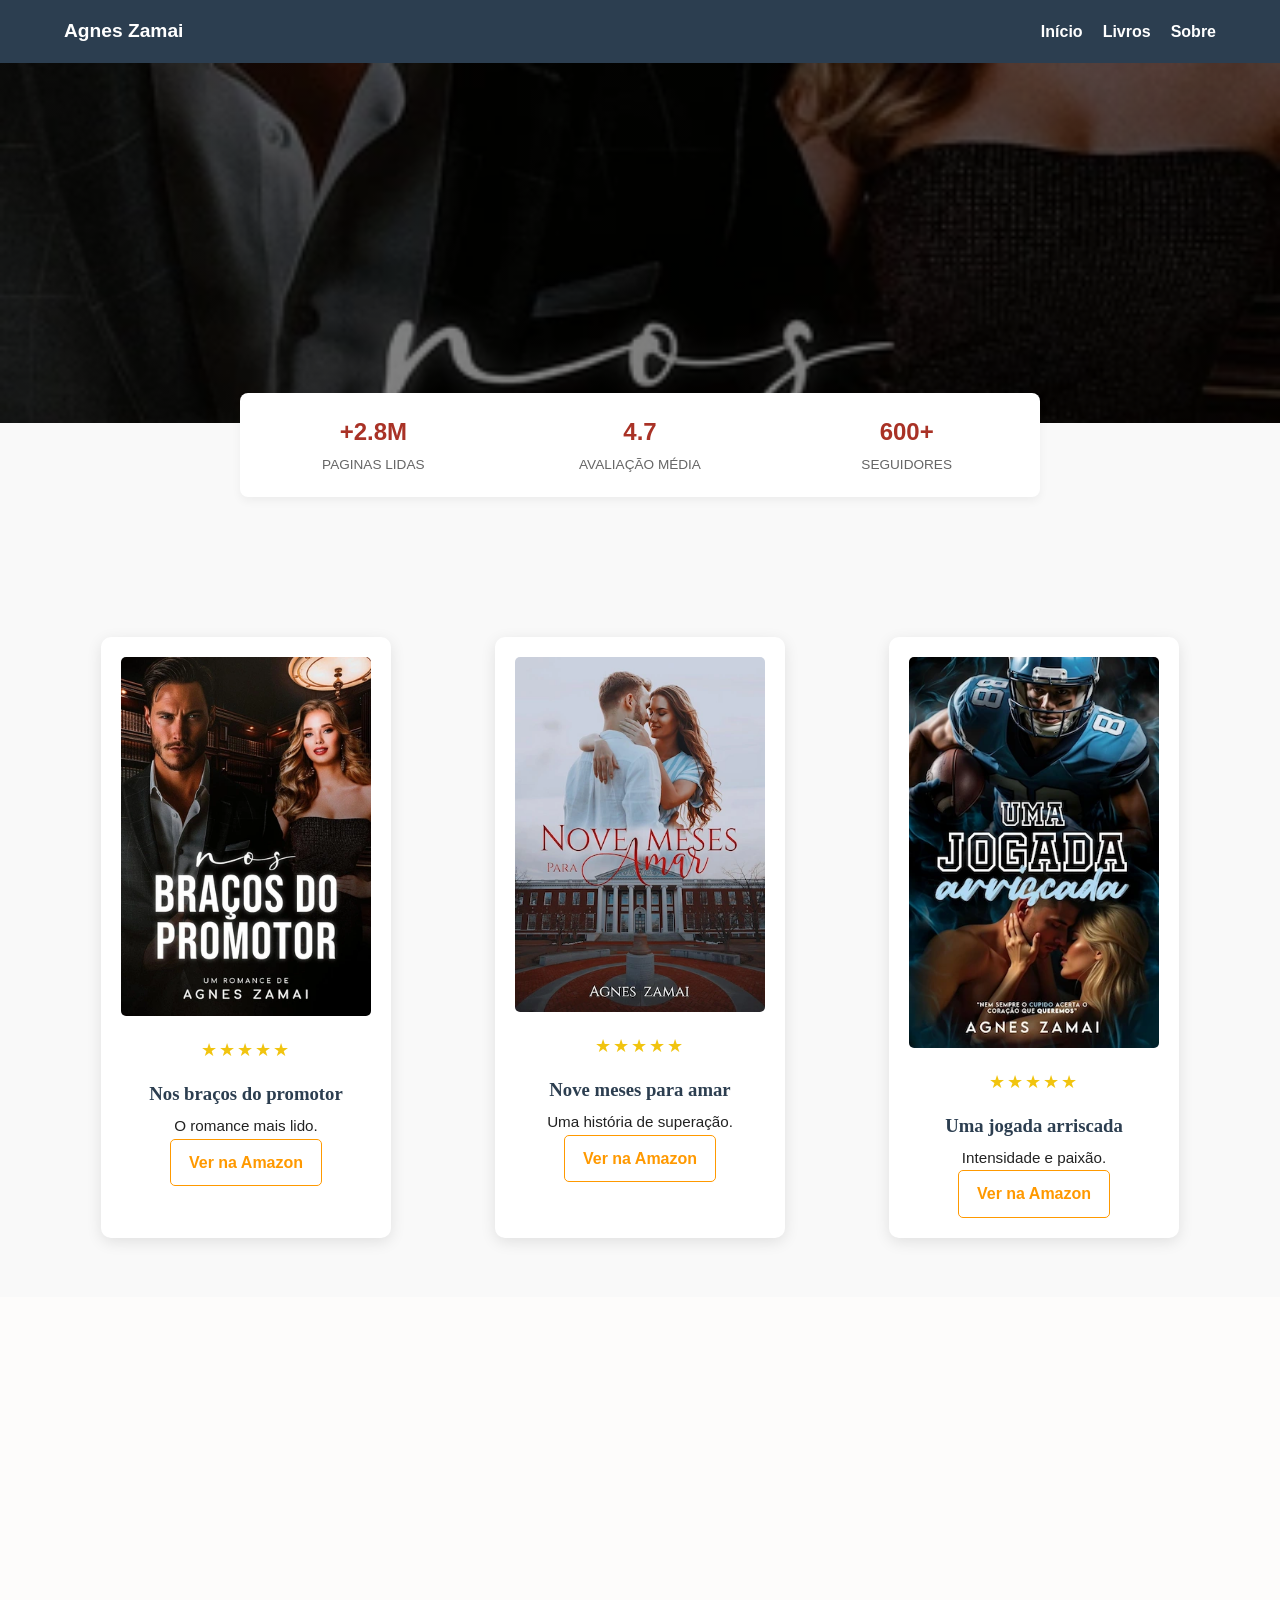
==== livros.html @ c224f075 "Adicionado novas paginas" ====
<!DOCTYPE html>
<html lang="pt-br">
  <head>
    <meta charset="UTF-8" />
    <meta name="viewport" content="width=device-width, initial-scale=1.0" />
    <title>Livros | Agnes Zamai</title>
    <link rel="stylesheet" href="style.css" />
    <style>
      /* Estilos específicos para a página de livros */
      .page-header-img {
        height: 40vh;
        background: linear-gradient(rgba(0, 0, 0, 0.5), rgba(0, 0, 0, 0.5)),
          url("assets/capa_nos_bracos_do_promotor.webp");
        background-size: cover;
        background-position: center;
        display: flex;
        align-items: center;
        justify-content: center;
        color: white;
        text-align: center;
      }
      .stars {
        color: #f1c40f;
        margin: 5px 0;
        font-size: 1.1rem;
      }
      .resenhas-detalhadas {
        padding: 60px 5%;
        background: #fdfcfb;
        text-align: center;
      }
      .resenha-container {
        max-width: 900px;
        margin: 0 auto;
        display: grid;
        gap: 20px;
      }
      .resenha-item {
        background: white;
        padding: 20px;
        border-left: 5px solid #a93226;
        box-shadow: 0 2px 10px rgba(0, 0, 0, 0.05);
        text-align: left;
      }
      .stats-bar {
        background: #fff;
        padding: 20px;
        display: flex;
        justify-content: center;
        gap: 40px;
        box-shadow: 0 4px 10px rgba(0, 0, 0, 0.05);
        margin-top: -30px;
        border-radius: 8px;
        max-width: 800px;
        margin-left: auto;
        margin-right: auto;
        position: relative;
        z-index: 10;
      }
      .stat-item {
        text-align: center;
      }
      .stat-item strong {
        display: block;
        font-size: 1.5rem;
        color: #a93226;
      }
    </style>
  </head>
  <body>
    <header>
      <nav>
        <div class="logo">Agnes Zamai</div>
        <ul>
          <li><a href="index.html">Início</a></li>
          <li><a href="livros.html">Livros</a></li>
          <li><a href="sobre.html">Sobre</a></li>
        </ul>
      </nav>
    </header>

    <section class="page-header-img">
      <h1>Minhas Obras</h1>
    </section>

    <div class="stats-bar">
      <div class="stat-item">
        <strong>+2.8M</strong><span>Paginas Lidas</span>
      </div>
      <div class="stat-item">
        <strong>4.7</strong><span>Avaliação Média</span>
      </div>
      <div class="stat-item"><strong>600+</strong><span>Seguidores</span></div>
    </div>

    <main style="padding: 60px 5%">
      <div
        class="container"
        style="
          display: grid;
          grid-template-columns: repeat(auto-fit, minmax(280px, 1fr));
          gap: 30px;
        "
      >
        <div class="book-card">
          <img
            src="assets/capa_nos_bracos_do_promotor.webp"
            width="250"
            alt="Nos braços do promotor"
          />
          <div class="stars">★★★★★</div>
          <h3>Nos braços do promotor</h3>
          <p>O romance mais lido.</p>
          <a
            href="https://www.amazon.com.br/Nos-bra%C3%A7os-promotor-Agnes-Zamai-ebook/dp/B0D9PT675X"
            class="btn-amazon"
            target="_blank"
            rel="noopener noreferrer"
            >Ver na Amazon</a
          >
        </div>

        <div class="book-card">
          <img
            src="assets/capa_nove_meses_para_amar.webp"
            width="250"
            alt="Nove meses para amar"
          />
          <div class="stars">★★★★★</div>
          <h3>Nove meses para amar</h3>
          <p>Uma história de superação.</p>
          <a
            href="https://www.amazon.com.br/Nove-Meses-Para-Agnes-Zamai-ebook/dp/B096WNJ54G"
            class="btn-amazon"
            target="_blank"
            rel="noopener noreferrer"
            >Ver na Amazon</a
          >
        </div>

        <div class="book-card">
          <img
            src="assets/capa_uma_jogada_arriscada.webp"
            width="250"
            alt="Uma jogada arriscada"
          />
          <div class="stars">★★★★★</div>
          <h3>Uma jogada arriscada</h3>
          <p>Intensidade e paixão.</p>
          <a
            href="https://www.amazon.com.br/Uma-jogada-arriscada-Agnes-Zamai-ebook/dp/B0DSVCLTVJ"
            class="btn-amazon"
            target="_blank"
            rel="noopener noreferrer"
            >Ver na Amazon</a
          >
        </div>
      </div>
    </main>

    <section class="resenhas-detalhadas">
      <h2>Resenhas em Destaque</h2>
      <div class="resenha-container">
        <div class="resenha-item">
          <p>
            "Agnes tem o poder de nos fazer sentir cada emoção dos personagens.
            Impossível parar de ler!"
          </p>
          <strong>- Maria Silva (Amazon Brasil)</strong>
        </div>
        <div class="resenha-item">
          <p>
            "Escrita fluida, romances quentes e tramas muito bem amarradas.
            Recomendo todos!"
          </p>
          <strong>- Joana Santos (Kindle Unlimited)</strong>
        </div>
      </div>
    </section>
  </body>
  <!-- FOOTER -->
  <footer class="main-footer">
    <div class="footer-container">
      <!-- Sobre -->
      <div class="footer-info">
        <h3>Agnes Zamai</h3>
        <p>
          Escritora de romances contemporâneos e histórias que tocam o coração.
        </p>
      </div>

      <!-- Contatos -->
      <div class="footer-links">
        <h4>Contatos</h4>
        <ul>
          <li>
            <a href="mailto:ortografia.az@gmail.com">
              📧 ortografia.az@gmail.com
            </a>
          </li>
          <li>
            <a
              href="https://wa.me/5518996835945"
              target="_blank"
              rel="noopener noreferrer"
            >
              💬 WhatsApp Direto
            </a>
          </li>
        </ul>
      </div>

      <!-- Redes -->
      <div class="footer-social">
        <h4>Redes Sociais</h4>
        <div class="social-icons">
          <a
            href="https://www.instagram.com/agneszamaiautora/"
            class="icon-social instagram"
            target="_blank"
            rel="noopener noreferrer"
          >
            Instagram
          </a>

          <a
            href="https://www.facebook.com/people/Autora-Agnes-Zamai/pfbid0jnu4TczmgcTB51NFqbbkuCLL2Qy6PGymEyPoKp4j6mDVm2L69c7i3EdzP87Z97Rrl/"
            class="icon-social facebook"
            target="_blank"
            rel="noopener noreferrer"
          >
            Facebook
          </a>
        </div>
      </div>
    </div>

    <!-- Linha final -->
    <div class="footer-bottom">
      <p>&copy; 2024 Agnes Zamai - Desenvolvido por Diego Souza</p>
    </div>
  </footer>
</html>
---- style.css ----
/* RESET ESSENCIAL */
* {
  margin: 0;
  padding: 0;
  box-sizing: border-box;
}

img {
  max-width: 100%;
  display: block;
  height: auto;
}

/* VARIÁVEIS */
:root {
  --primary: #2c3e50;
  --accent: #a93226;
  --bg: #f9f9f9;
  --text: #222;
}

/* BASE */
body {
  font-family: "Poppins", sans-serif;
  background: var(--bg);
  color: var(--text);
  line-height: 1.6;
}

h1,
h2,
h3 {
  font-family: "Playfair Display", serif;
}

/* ===== PERFORMANCE (ELITE) ===== */

/* Render sob demanda */
section {
  content-visibility: auto;
  contain-intrinsic-size: 600px;
}

/* Evita custo desnecessário */
@media (prefers-reduced-motion: reduce) {
  * {
    animation: none !important;
    transition: none !important;
  }

  .stats-bar {
    flex-direction: column;
    gap: 20px;
    margin-top: 20px; /* Remove o efeito flutuante no mobile */
    width: 90%;
  }

  .page-header-img h1 {
    font-size: 2rem;
  }
}

/* ===== HEADER ===== */
header {
  background: var(--primary);
  box-shadow: 0 2px 10px rgba(0, 0, 0, 0.08);
}

nav {
  display: flex;
  justify-content: space-between;
  align-items: center;
  padding: 1rem 5%;
}

/* LOGO CORRIGIDA */
.logo {
  color: white;
  font-weight: 700;
  font-size: 1.2rem;
}

nav ul {
  display: flex;
  list-style: none;
}

nav a {
  color: white;
  text-decoration: none;
  margin-left: 20px;
  font-weight: 600;
  transition: color 0.3s ease;
}

nav a:hover {
  color: var(--accent);
}

/* ===== HERO ===== */
.hero-content h1 {
  font-size: 2.8rem;
  margin-bottom: 15px;
  color: white;
}

.hero-content p {
  max-width: 500px;
  margin: 0 auto;
  color: white;
  font-size: 1.1rem;
}

/* HEADER DA PÁGINA DE LIVROS (Adaptado do Hero) */
.page-header-img {
  height: 45vh;
  display: flex;
  align-items: center;
  justify-content: center;
  text-align: center;
  color: white;
  position: relative;
  overflow: hidden;
  background: var(--primary); /* Fallback */
}

/* Background com Overlay para legibilidade */
.page-header-img::before {
  content: "";
  position: absolute;
  inset: 0;
  background: linear-gradient(rgba(0, 0, 0, 0.6), rgba(0, 0, 0, 0.6)),
    url("assets/capa_nos_bracos_do_promotor.webp");
  background-size: cover;
  background-position: center;
  z-index: 1;
}

.page-header-img h1 {
  position: relative;
  z-index: 2;
  font-size: 3rem;
  color: white;
  text-shadow: 2px 2px 10px rgba(0, 0, 0, 0.5);
}

/* ===== BOTÃO PRINCIPAL ===== */
.btn-primary {
  display: inline-block;
  background: var(--accent);
  color: white;
  padding: 12px 30px;
  border-radius: 5px;
  text-decoration: none;
  font-weight: 700;
  margin-top: 20px;

  transition: transform 0.3s ease, box-shadow 0.3s ease, background 0.3s ease;
}

.btn-primary:hover {
  background: #8e241a;
  transform: translateY(-3px);
  box-shadow: 0 10px 20px rgba(0, 0, 0, 0.2);
}

/* ===== BOTÕES ===== */
.buttons {
  display: flex;
  justify-content: center;
  margin-top: 20px;
}

.btn-amazon {
  color: #ff9900;
  border: 1px solid #ff9900;
  padding: 10px 18px;
  border-radius: 5px;
  text-decoration: none;
  font-weight: 600;
  transition: transform 0.2s ease, background 0.2s ease, color 0.2s ease;
}

.btn-amazon:hover {
  background: #ff9900;
  color: #000;
  transform: translateY(-2px);
}

/* ===== LIVROS ===== */
.books-grid {
  padding: 60px 5%;
  text-align: center;
}

/* GRID */
.container {
  display: grid;
  grid-template-columns: repeat(auto-fit, minmax(260px, 1fr));
  gap: 30px;
  margin-top: 40px;
  justify-content: center;
}

/* ===== ESTATÍSTICAS E AVALIAÇÕES (KDP) ===== */

/* Barra Flutuante */
.stats-bar {
  display: flex;
  justify-content: space-around;
  align-items: center;
  background: white;
  padding: 25px;
  max-width: 900px;
  margin: -50px auto 40px; /* Faz a barra subir sobre a imagem */
  border-radius: 12px;
  box-shadow: 0 10px 30px rgba(0, 0, 0, 0.1);
  position: relative;
  z-index: 10;
}

.stat-item {
  text-align: center;
  flex: 1;
}
.stat-item strong {
  display: block;
  font-size: 1.6rem;
  color: var(--accent);
}
.stat-item span {
  font-size: 0.85rem;
  color: #666;
  text-transform: uppercase;
}

/* Estrelas da Amazon */
.stars {
  color: #f1c40f; /* Amarelo Amazon */
  margin: 5px 0;
  font-size: 1.1rem;
  letter-spacing: 2px;
}

/* Resenhas em Destaque */
.resenhas-detalhadas {
  padding: 60px 5%;
  background: #fdfcfb;
}

.resenha-item {
  background: white;
  padding: 25px;
  border-left: 4px solid var(--accent);
  margin-bottom: 20px;
  box-shadow: 0 4px 10px rgba(0, 0, 0, 0.03);
}

/* CARD */
.book-card {
  background: white;
  padding: 20px;
  border-radius: 10px;
  max-width: 320px;
  margin: 0 auto;

  /* sombra base */
  box-shadow: 0 4px 15px rgba(0, 0, 0, 0.1);

  /* performance */
  contain: layout paint;
  will-change: transform;

  /* animação suave */
  transition: transform 0.3s ease, box-shadow 0.3s ease;

  display: flex;
  flex-direction: column;
  align-items: center;
}

/* HOVER CARD (DESTAQUE) */
.book-card:hover {
  transform: translateY(-8px);
  box-shadow: 0 15px 30px rgba(0, 0, 0, 0.2);
}

/* IMAGEM */
.book-card img {
  border-radius: 5px;
  margin-bottom: 15px;
  transition: transform 0.3s ease;
}

/* ZOOM NA IMAGEM */
.book-card:hover img {
  transform: scale(1.03);
}

/* TÍTULO */
.book-card h3 {
  margin-top: 10px;
  color: var(--primary);
}

/* TEXTO */
.book-card p {
  margin-top: 5px;
  font-size: 0.95rem;
}

/* BOTÕES */
.buttons {
  display: flex;
  justify-content: center;
  margin-top: 20px;
}

/* BOTÃO AMAZON */
.btn-amazon {
  color: #ff9900;
  border: 1px solid #ff9900;
  padding: 10px 18px;
  border-radius: 5px;
  text-decoration: none;
  font-weight: 600;

  transition: transform 0.2s ease, background 0.2s ease, color 0.2s ease;
}

.btn-amazon:hover {
  background: #ff9900;
  color: #000;
  transform: translateY(-2px);
}

/* ===== SOBRE ===== */
.about-section {
  padding: 80px 5%;
  background: white;
}

.about-container {
  display: flex;
  gap: 40px;
  align-items: center;
  max-width: 1000px;
  margin: 0 auto;
  contain: layout paint;
}

/* CONTAINER DA IMAGEM (para efeito completo) */
.about-image {
  display: inline-block;
  border-radius: 12px;

  /* performance */
  will-change: transform;

  /* animação */
  transition: transform 0.3s ease, box-shadow 0.3s ease;
}

/* IMAGEM */
.about-image img {
  width: 320px;
  border-radius: 12px;

  /* sombra base */
  box-shadow: 8px 8px 0 var(--primary);

  /* animação */
  transition: transform 0.3s ease;
}

/* HOVER (IGUAL AOS LIVROS) */
.about-image:hover {
  transform: translateY(-8px);
}

.about-image:hover img {
  transform: scale(1.03);
  box-shadow: 12px 12px 0 var(--primary);
}

/* TEXTO */
.about-text h2 {
  font-size: 2.2rem;
  margin-bottom: 15px;
  color: var(--primary);
}

.about-text p {
  margin-bottom: 10px;
}

/* ===== SOCIAL ===== */
.social-links {
  margin-top: 20px;
}

.social-links a {
  text-decoration: none;
  color: var(--accent);
  border: 1px solid var(--accent);
  padding: 8px 14px;
  border-radius: 5px;
  margin-right: 10px;
  transition: all 0.3s ease;
}

.social-links a:hover {
  background: var(--accent);
  color: white;
}

/* FOOTER ELITE */
.main-footer {
  background: var(--primary);
  color: white;
  padding: 50px 5% 20px;
}

.footer-container {
  display: grid;
  grid-template-columns: repeat(auto-fit, minmax(220px, 1fr));
  gap: 40px;
  margin-bottom: 30px;
  contain: layout paint;
}

.footer-info p {
  margin-top: 10px;
  color: #ccc;
}

.footer-links ul {
  list-style: none;
  margin-top: 10px;
}

.footer-links a {
  color: #ccc;
  text-decoration: none;
  transition: color 0.3s ease;
}

.footer-links a:hover {
  color: var(--accent);
}

.footer-social h4 {
  margin-bottom: 10px;
}

.social-icons {
  display: flex;
  gap: 10px;
  flex-wrap: wrap;
}

.social-icons a {
  padding: 8px 14px;
  border: 1px solid rgba(255, 255, 255, 0.3);
  border-radius: 20px;
  color: white;
  text-decoration: none;
  font-size: 0.9rem;
  transition: all 0.3s ease;
}

.icon-social {
  display: inline-block;
  padding: 10px 20px;
  border-radius: 30px;
  color: white;
  text-decoration: none;
  font-size: 0.9rem;
  transition: transform 0.3s ease, box-shadow 0.3s ease;
}

/* Instagram */
.icon-social.instagram:hover {
  background: linear-gradient(
    45deg,
    #f09433,
    #e6683c,
    #dc2743,
    #cc2366,
    #bc1888
  );
  box-shadow: 0 4px 15px rgba(220, 39, 67, 0.4);
  transform: translateY(-3px);
}

/* Facebook */
.icon-social.facebook:hover {
  background: #1877f2;
  box-shadow: 0 4px 15px rgba(24, 119, 242, 0.4);
  transform: translateY(-3px);
}

.footer-bottom {
  text-align: center;
  border-top: 1px solid rgba(255, 255, 255, 0.2);
  padding-top: 15px;
  font-size: 0.9rem;
  color: #bbb;
}

/* ===== ANIMAÇÕES ===== */
.reveal {
  opacity: 0;
  transform: translateY(30px);
  transition: transform 0.6s ease, opacity 0.6s ease;
  will-change: transform, opacity;
}

.reveal.active {
  opacity: 1;
  transform: translateY(0);
}

/* ===== RESPONSIVO ===== */
@media (max-width: 768px) {
  nav {
    flex-direction: column;
  }

  .hero-content h1 {
    font-size: 2rem;
  }

  .about-container {
    flex-direction: column;
    text-align: center;
  }
}
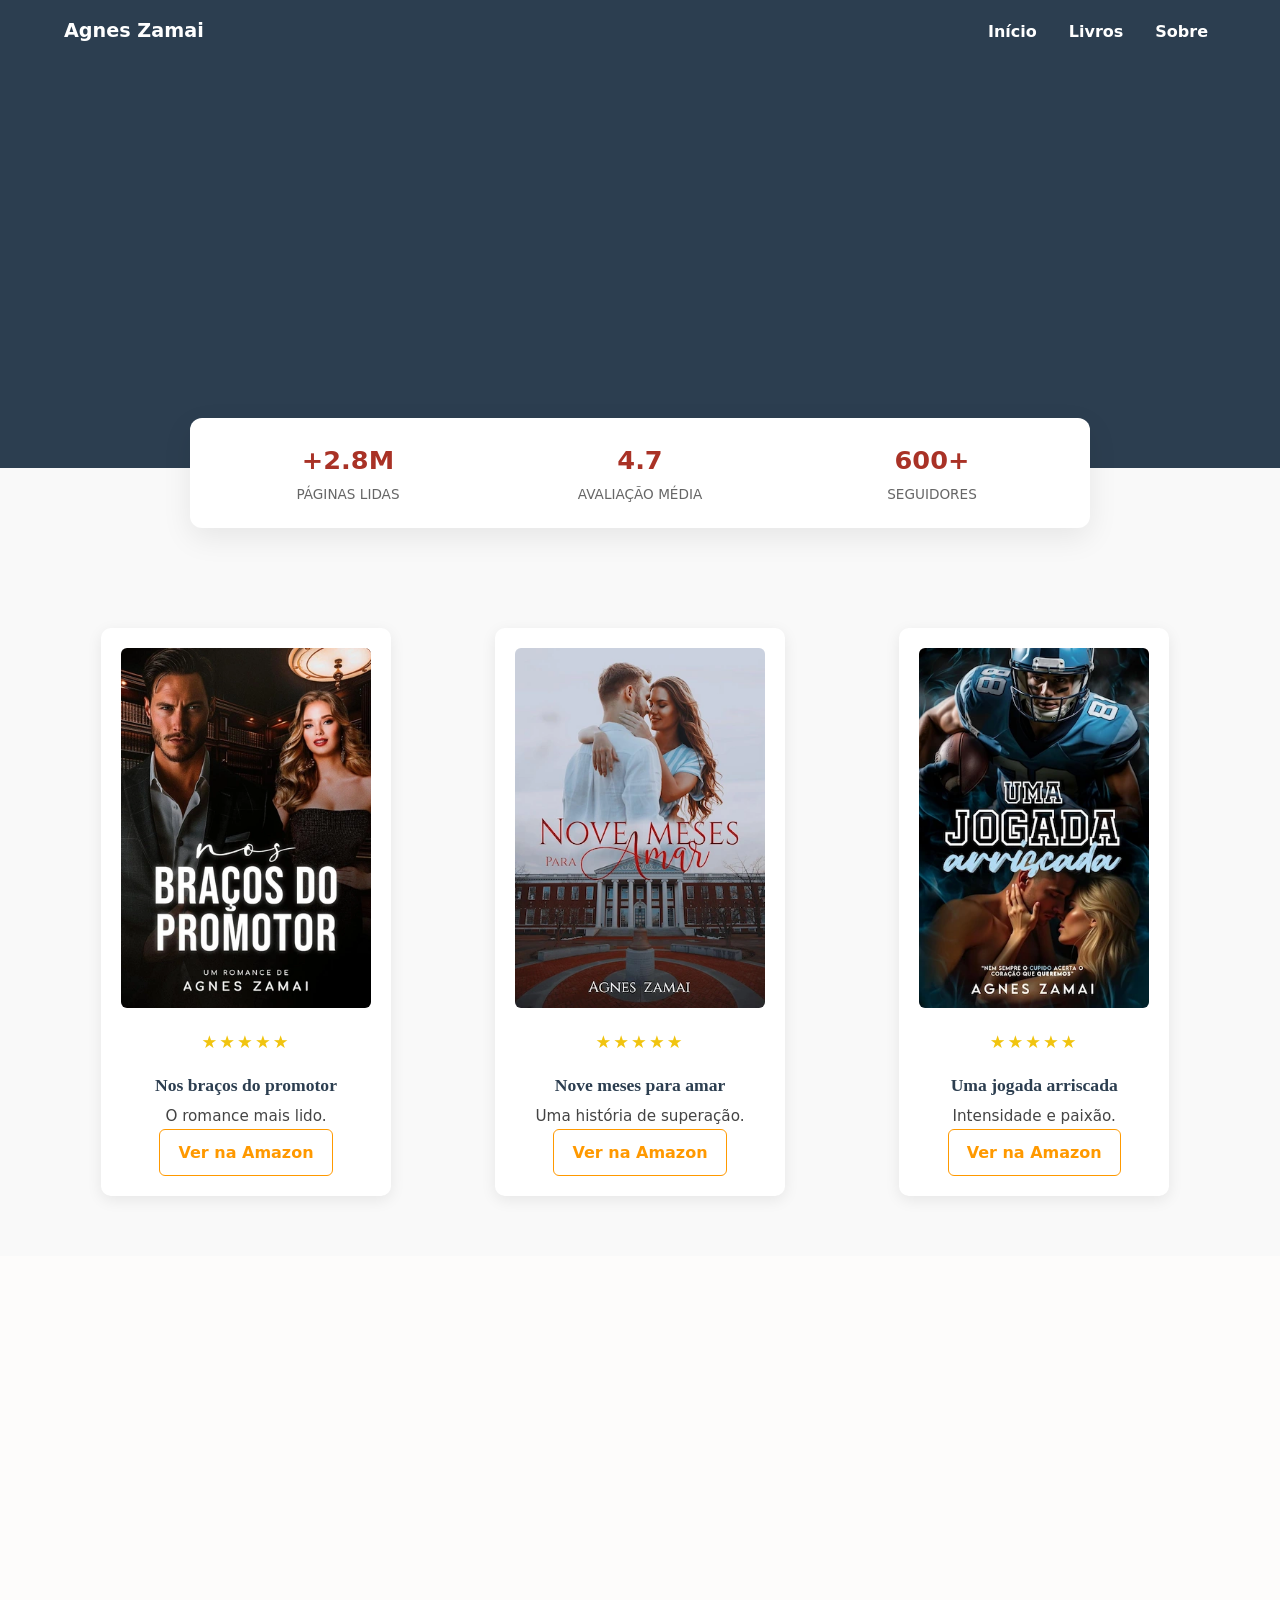
==== commit 7ba2d92d: "Atualização de paginas" ====
--- a/livros.html
+++ b/livros.html
@@ -5,67 +5,6 @@
     <meta name="viewport" content="width=device-width, initial-scale=1.0" />
     <title>Livros | Agnes Zamai</title>
     <link rel="stylesheet" href="style.css" />
-    <style>
-      /* Estilos específicos para a página de livros */
-      .page-header-img {
-        height: 40vh;
-        background: linear-gradient(rgba(0, 0, 0, 0.5), rgba(0, 0, 0, 0.5)),
-          url("assets/capa_nos_bracos_do_promotor.webp");
-        background-size: cover;
-        background-position: center;
-        display: flex;
-        align-items: center;
-        justify-content: center;
-        color: white;
-        text-align: center;
-      }
-      .stars {
-        color: #f1c40f;
-        margin: 5px 0;
-        font-size: 1.1rem;
-      }
-      .resenhas-detalhadas {
-        padding: 60px 5%;
-        background: #fdfcfb;
-        text-align: center;
-      }
-      .resenha-container {
-        max-width: 900px;
-        margin: 0 auto;
-        display: grid;
-        gap: 20px;
-      }
-      .resenha-item {
-        background: white;
-        padding: 20px;
-        border-left: 5px solid #a93226;
-        box-shadow: 0 2px 10px rgba(0, 0, 0, 0.05);
-        text-align: left;
-      }
-      .stats-bar {
-        background: #fff;
-        padding: 20px;
-        display: flex;
-        justify-content: center;
-        gap: 40px;
-        box-shadow: 0 4px 10px rgba(0, 0, 0, 0.05);
-        margin-top: -30px;
-        border-radius: 8px;
-        max-width: 800px;
-        margin-left: auto;
-        margin-right: auto;
-        position: relative;
-        z-index: 10;
-      }
-      .stat-item {
-        text-align: center;
-      }
-      .stat-item strong {
-        display: block;
-        font-size: 1.5rem;
-        color: #a93226;
-      }
-    </style>
   </head>
   <body>
     <header>
@@ -85,7 +24,7 @@
 
     <div class="stats-bar">
       <div class="stat-item">
-        <strong>+2.8M</strong><span>Paginas Lidas</span>
+        <strong>+2.8M</strong><span>Páginas Lidas</span>
       </div>
       <div class="stat-item">
         <strong>4.7</strong><span>Avaliação Média</span>
@@ -93,67 +32,30 @@
       <div class="stat-item"><strong>600+</strong><span>Seguidores</span></div>
     </div>
 
-    <main style="padding: 60px 5%">
-      <div
-        class="container"
-        style="
-          display: grid;
-          grid-template-columns: repeat(auto-fit, minmax(280px, 1fr));
-          gap: 30px;
-        "
-      >
+    <main>
+      <div class="container books-grid">
         <div class="book-card">
-          <img
-            src="assets/capa_nos_bracos_do_promotor.webp"
-            width="250"
-            alt="Nos braços do promotor"
-          />
+          <img src="assets/capa_nos_bracos_do_promotor.webp" alt="Nos braços do promotor" loading="lazy" />
           <div class="stars">★★★★★</div>
           <h3>Nos braços do promotor</h3>
           <p>O romance mais lido.</p>
-          <a
-            href="https://www.amazon.com.br/Nos-bra%C3%A7os-promotor-Agnes-Zamai-ebook/dp/B0D9PT675X"
-            class="btn-amazon"
-            target="_blank"
-            rel="noopener noreferrer"
-            >Ver na Amazon</a
-          >
+          <a href="https://www.amazon.com.br/Nos-bra%C3%A7os-promotor-Agnes-Zamai-ebook/dp/B0D9PT675X" class="btn-amazon" target="_blank" rel="noopener noreferrer">Ver na Amazon</a>
         </div>
 
         <div class="book-card">
-          <img
-            src="assets/capa_nove_meses_para_amar.webp"
-            width="250"
-            alt="Nove meses para amar"
-          />
+          <img src="assets/capa_nove_meses_para_amar.webp" alt="Nove meses para amar" loading="lazy" />
           <div class="stars">★★★★★</div>
           <h3>Nove meses para amar</h3>
           <p>Uma história de superação.</p>
-          <a
-            href="https://www.amazon.com.br/Nove-Meses-Para-Agnes-Zamai-ebook/dp/B096WNJ54G"
-            class="btn-amazon"
-            target="_blank"
-            rel="noopener noreferrer"
-            >Ver na Amazon</a
-          >
+          <a href="https://www.amazon.com.br/Nove-Meses-Para-Agnes-Zamai-ebook/dp/B096WNJ54G" class="btn-amazon" target="_blank" rel="noopener noreferrer">Ver na Amazon</a>
         </div>
 
         <div class="book-card">
-          <img
-            src="assets/capa_uma_jogada_arriscada.webp"
-            width="250"
-            alt="Uma jogada arriscada"
-          />
+          <img src="assets/capa_uma_jogada_arriscada.webp" alt="Uma jogada arriscada" loading="lazy" />
           <div class="stars">★★★★★</div>
           <h3>Uma jogada arriscada</h3>
           <p>Intensidade e paixão.</p>
-          <a
-            href="https://www.amazon.com.br/Uma-jogada-arriscada-Agnes-Zamai-ebook/dp/B0DSVCLTVJ"
-            class="btn-amazon"
-            target="_blank"
-            rel="noopener noreferrer"
-            >Ver na Amazon</a
-          >
+          <a href="https://www.amazon.com.br/Uma-jogada-arriscada-Agnes-Zamai-ebook/dp/B0DSVCLTVJ" class="btn-amazon" target="_blank" rel="noopener noreferrer">Ver na Amazon</a>
         </div>
       </div>
     </main>
@@ -162,82 +64,43 @@
       <h2>Resenhas em Destaque</h2>
       <div class="resenha-container">
         <div class="resenha-item">
-          <p>
-            "Agnes tem o poder de nos fazer sentir cada emoção dos personagens.
-            Impossível parar de ler!"
-          </p>
+          <p>"Agnes tem o poder de nos fazer sentir cada emoção dos personagens. Impossível parar de ler!"</p>
           <strong>- Maria Silva (Amazon Brasil)</strong>
         </div>
         <div class="resenha-item">
-          <p>
-            "Escrita fluida, romances quentes e tramas muito bem amarradas.
-            Recomendo todos!"
-          </p>
+          <p>"Escrita fluida, romances quentes e tramas muito bem amarradas. Recomendo todos!"</p>
           <strong>- Joana Santos (Kindle Unlimited)</strong>
         </div>
       </div>
     </section>
-  </body>
-  <!-- FOOTER -->
-  <footer class="main-footer">
-    <div class="footer-container">
-      <!-- Sobre -->
-      <div class="footer-info">
-        <h3>Agnes Zamai</h3>
-        <p>
-          Escritora de romances contemporâneos e histórias que tocam o coração.
-        </p>
+
+    <footer class="main-footer">
+      <div class="footer-container">
+        <div class="footer-info">
+          <h3>Agnes Zamai</h3>
+          <p>Escritora de romances contemporâneos e histórias que tocam o coração.</p>
+        </div>
+
+        <div class="footer-links">
+          <h4>Contatos</h4>
+          <ul>
+            <li><a href="mailto:ortografia.az@gmail.com">📧 ortografia.az@gmail.com</a></li>
+            <li><a href="https://wa.me/5518996835945" target="_blank" rel="noopener noreferrer">💬 WhatsApp Direto</a></li>
+          </ul>
+        </div>
+
+        <div class="footer-social">
+          <h4>Redes Sociais</h4>
+          <div class="social-icons">
+            <a href="https://www.instagram.com/agneszamaiautora/" class="icon-social instagram" target="_blank" rel="noopener noreferrer">Instagram</a>
+            <a href="https://www.facebook.com/people/Autora-Agnes-Zamai/pfbid0jnu4TczmgcTB51NFqbbkuCLL2Qy6PGymEyPoKp4j6mDVm2L69c7i3EdzP87Z97Rrl/" class="icon-social facebook" target="_blank" rel="noopener noreferrer">Facebook</a>
+          </div>
+        </div>
       </div>
 
-      <!-- Contatos -->
-      <div class="footer-links">
-        <h4>Contatos</h4>
-        <ul>
-          <li>
-            <a href="mailto:ortografia.az@gmail.com">
-              📧 ortografia.az@gmail.com
-            </a>
-          </li>
-          <li>
-            <a
-              href="https://wa.me/5518996835945"
-              target="_blank"
-              rel="noopener noreferrer"
-            >
-              💬 WhatsApp Direto
-            </a>
-          </li>
-        </ul>
+      <div class="footer-bottom">
+        <p>&copy; 2024 Agnes Zamai - Desenvolvido por Diego Souza</p>
       </div>
-
-      <!-- Redes -->
-      <div class="footer-social">
-        <h4>Redes Sociais</h4>
-        <div class="social-icons">
-          <a
-            href="https://www.instagram.com/agneszamaiautora/"
-            class="icon-social instagram"
-            target="_blank"
-            rel="noopener noreferrer"
-          >
-            Instagram
-          </a>
-
-          <a
-            href="https://www.facebook.com/people/Autora-Agnes-Zamai/pfbid0jnu4TczmgcTB51NFqbbkuCLL2Qy6PGymEyPoKp4j6mDVm2L69c7i3EdzP87Z97Rrl/"
-            class="icon-social facebook"
-            target="_blank"
-            rel="noopener noreferrer"
-          >
-            Facebook
-          </a>
-        </div>
-      </div>
-    </div>
-
-    <!-- Linha final -->
-    <div class="footer-bottom">
-      <p>&copy; 2024 Agnes Zamai - Desenvolvido por Diego Souza</p>
-    </div>
-  </footer>
+    </footer>
+  </body>
 </html>
--- a/style.css
+++ b/style.css
@@ -9,61 +9,69 @@
   max-width: 100%;
   display: block;
   height: auto;
-}
-
-/* VARIÁVEIS */
+  object-fit: cover;
+  decoding: async;
+}
+
+/* VARIÁVEIS GLOBAIS */
 :root {
   --primary: #2c3e50;
   --accent: #a93226;
   --bg: #f9f9f9;
   --text: #222;
-}
-
-/* BASE */
+  --muted: #666;
+  --amazon: #ff9900;
+  --stars: #f1c40f;
+  --radius: 10px;
+  --shadow-soft: 0 4px 15px rgba(0,0,0,0.08);
+  --shadow-strong: 0 15px 30px rgba(0,0,0,0.18);
+}
+
+/* BASE TIPOGRÁFICA E LAYOUT */
+html { font-size: 16px; }
+
 body {
-  font-family: "Poppins", sans-serif;
+  font-family: "Poppins", system-ui, -apple-system, "Segoe UI", Roboto, "Helvetica Neue", Arial;
   background: var(--bg);
   color: var(--text);
   line-height: 1.6;
-}
-
-h1,
-h2,
-h3 {
-  font-family: "Playfair Display", serif;
-}
-
-/* ===== PERFORMANCE (ELITE) ===== */
+  -webkit-font-smoothing: antialiased;
+  -moz-osx-font-smoothing: grayscale;
+}
+
+h1, h2, h3 {
+  font-family: "Playfair Display", Georgia, serif;
+  color: var(--primary);
+}
+
+/* Acessibilidade: foco visível */
+:focus {
+  outline: 3px solid color-mix(in srgb, var(--accent) 40%, white);
+  outline-offset: 3px;
+  border-radius: 6px;
+}
+
+/* Utilitário para leitores de tela */
+.visually-hidden {
+  position: absolute !important;
+  height: 1px; width: 1px;
+  overflow: hidden;
+  clip: rect(1px, 1px, 1px, 1px);
+  white-space: nowrap;
+}
+
+/* PERFORMANCE & REDUÇÃO DE MOVIMENTO */
+@media (prefers-reduced-motion: reduce) {
+  * { animation: none !important; transition: none !important; }
+}
 
 /* Render sob demanda */
-section {
-  content-visibility: auto;
-  contain-intrinsic-size: 600px;
-}
-
-/* Evita custo desnecessário */
-@media (prefers-reduced-motion: reduce) {
-  * {
-    animation: none !important;
-    transition: none !important;
-  }
-
-  .stats-bar {
-    flex-direction: column;
-    gap: 20px;
-    margin-top: 20px; /* Remove o efeito flutuante no mobile */
-    width: 90%;
-  }
-
-  .page-header-img h1 {
-    font-size: 2rem;
-  }
-}
-
-/* ===== HEADER ===== */
+section { content-visibility: auto; contain-intrinsic-size: 600px; }
+
+/* HEADER / NAV */
 header {
   background: var(--primary);
-  box-shadow: 0 2px 10px rgba(0, 0, 0, 0.08);
+  box-shadow: 0 2px 10px rgba(0,0,0,0.08);
 }
 
 nav {
@@ -71,9 +79,9 @@
   justify-content: space-between;
   align-items: center;
   padding: 1rem 5%;
-}
-
-/* LOGO CORRIGIDA */
+  gap: 1rem;
+}
+
 .logo {
   color: white;
   font-weight: 700;
@@ -83,117 +91,112 @@
 nav ul {
   display: flex;
   list-style: none;
+  gap: 1rem;
+  align-items: center;
 }
 
 nav a {
   color: white;
   text-decoration: none;
-  margin-left: 20px;
+  padding: 6px 8px;
   font-weight: 600;
-  transition: color 0.3s ease;
-}
-
-nav a:hover {
-  color: var(--accent);
-}
-
-/* ===== HERO ===== */
-.hero-content h1 {
-  font-size: 2.8rem;
-  margin-bottom: 15px;
-  color: white;
-}
-
-.hero-content p {
-  max-width: 500px;
-  margin: 0 auto;
-  color: white;
-  font-size: 1.1rem;
-}
-
-/* HEADER DA PÁGINA DE LIVROS (Adaptado do Hero) */
+  transition: color 0.2s ease, transform 0.15s ease;
+}
+
+nav a:hover,
+nav a:focus { color: var(--accent); transform: translateY(-1px); }
+
+/* HERO / PAGE HEADER */
 .page-header-img {
   height: 45vh;
   display: flex;
+  flex-direction: column;
   align-items: center;
   justify-content: center;
   text-align: center;
   color: white;
   position: relative;
   overflow: hidden;
-  background: var(--primary); /* Fallback */
-}
-
-/* Background com Overlay para legibilidade */
+  background: var(--primary);
+  padding: 1rem 5%;
+}
+
+/* Overlay + imagem via pseudo-elemento */
 .page-header-img::before {
   content: "";
   position: absolute;
   inset: 0;
-  background: linear-gradient(rgba(0, 0, 0, 0.6), rgba(0, 0, 0, 0.6)),
-    url("assets/capa_nos_bracos_do_promotor.webp");
+  background: linear-gradient(rgba(0,0,0,0.6), rgba(0,0,0,0.6)),
+              url("assets/capa_nos_bracos_do_promotor.webp");
   background-size: cover;
   background-position: center;
   z-index: 1;
 }
 
-.page-header-img h1 {
+.page-header-img h1,
+.page-header-img p {
   position: relative;
   z-index: 2;
-  font-size: 3rem;
-  color: white;
-  text-shadow: 2px 2px 10px rgba(0, 0, 0, 0.5);
-}
-
-/* ===== BOTÃO PRINCIPAL ===== */
+  color: white;
+  text-shadow: 2px 2px 10px rgba(0,0,0,0.45);
+}
+
+.page-header-img h1 {
+  font-size: clamp(1.6rem, 4vw, 3rem);
+  margin-bottom: 0.5rem;
+}
+
+.page-header-img p {
+  max-width: 900px;
+  margin: 0.25rem auto 0;
+  font-size: 1rem;
+  color: rgba(255,255,255,0.95);
+}
+
+/* BOTÕES */
 .btn-primary {
   display: inline-block;
   background: var(--accent);
   color: white;
   padding: 12px 30px;
-  border-radius: 5px;
+  border-radius: 6px;
   text-decoration: none;
   font-weight: 700;
   margin-top: 20px;
-
-  transition: transform 0.3s ease, box-shadow 0.3s ease, background 0.3s ease;
-}
-
-.btn-primary:hover {
+  transition: transform 0.25s ease, box-shadow 0.25s ease, background 0.25s ease;
+}
+
+.btn-primary:hover,
+.btn-primary:focus {
   background: #8e241a;
   transform: translateY(-3px);
-  box-shadow: 0 10px 20px rgba(0, 0, 0, 0.2);
-}
-
-/* ===== BOTÕES ===== */
-.buttons {
-  display: flex;
-  justify-content: center;
-  margin-top: 20px;
-}
-
+  box-shadow: var(--shadow-strong);
+}
+
+/* Botão Amazon */
 .btn-amazon {
-  color: #ff9900;
-  border: 1px solid #ff9900;
+  color: var(--amazon);
+  border: 1px solid var(--amazon);
   padding: 10px 18px;
-  border-radius: 5px;
+  border-radius: 6px;
   text-decoration: none;
   font-weight: 600;
-  transition: transform 0.2s ease, background 0.2s ease, color 0.2s ease;
-}
-
-.btn-amazon:hover {
-  background: #ff9900;
+  transition: transform 0.18s ease, background 0.18s ease, color 0.18s ease;
+  display: inline-block;
+}
+
+.btn-amazon:hover,
+.btn-amazon:focus {
+  background: var(--amazon);
   color: #000;
   transform: translateY(-2px);
 }
 
-/* ===== LIVROS ===== */
-.books-grid {
-  padding: 60px 5%;
-  text-align: center;
-}
-
-/* GRID */
+.buttons { display: flex; justify-content: center; gap: 12px; margin-top: 20px; }
+
+/* GRID DE LIVROS / CARDS */
+.books-grid { padding: 60px 5%; text-align: center; }
+
 .container {
   display: grid;
   grid-template-columns: repeat(auto-fit, minmax(260px, 1fr));
@@ -202,143 +205,118 @@
   justify-content: center;
 }
 
-/* ===== ESTATÍSTICAS E AVALIAÇÕES (KDP) ===== */
-
-/* Barra Flutuante */
+/* CARD */
+.book-card {
+  background: white;
+  padding: 20px;
+  border-radius: var(--radius);
+  max-width: 320px;
+  margin: 0 auto;
+  box-shadow: var(--shadow-soft);
+  contain: layout paint;
+  will-change: transform;
+  transition: transform 0.28s ease, box-shadow 0.28s ease;
+  display: flex;
+  flex-direction: column;
+  align-items: center;
+}
+
+.book-card:hover,
+.book-card:focus-within {
+  transform: translateY(-8px);
+  box-shadow: var(--shadow-strong);
+}
+
+.book-card img {
+  width: 100%;
+  height: 360px;
+  max-width: 250px;
+  border-radius: 6px;
+  margin-bottom: 15px;
+  transition: transform 0.28s ease;
+  object-fit: cover;
+}
+
+.book-card:hover img { transform: scale(1.03); }
+
+.book-card h3 {
+  margin-top: 10px;
+  color: var(--primary);
+  font-size: 1.1rem;
+}
+
+.book-card p {
+  margin-top: 5px;
+  font-size: 0.95rem;
+  color: #444;
+}
+
+/* ESTATÍSTICAS E AVALIAÇÕES */
 .stats-bar {
   display: flex;
   justify-content: space-around;
   align-items: center;
   background: white;
-  padding: 25px;
+  padding: 22px;
   max-width: 900px;
-  margin: -50px auto 40px; /* Faz a barra subir sobre a imagem */
+  margin: -50px auto 40px;
   border-radius: 12px;
-  box-shadow: 0 10px 30px rgba(0, 0, 0, 0.1);
+  box-shadow: 0 10px 30px rgba(0,0,0,0.08);
   position: relative;
   z-index: 10;
+  gap: 20px;
 }
 
 .stat-item {
   text-align: center;
   flex: 1;
-}
+  min-width: 80px;
+}
+
 .stat-item strong {
   display: block;
   font-size: 1.6rem;
   color: var(--accent);
 }
+
 .stat-item span {
   font-size: 0.85rem;
-  color: #666;
+  color: var(--muted);
   text-transform: uppercase;
 }
 
-/* Estrelas da Amazon */
+/* ESTRELAS */
 .stars {
-  color: #f1c40f; /* Amarelo Amazon */
+  color: var(--stars);
   margin: 5px 0;
   font-size: 1.1rem;
   letter-spacing: 2px;
 }
 
-/* Resenhas em Destaque */
+/* RESENHAS */
 .resenhas-detalhadas {
   padding: 60px 5%;
   background: #fdfcfb;
+  text-align: center;
+}
+
+.resenha-container {
+  max-width: 900px;
+  margin: 0 auto;
+  display: grid;
+  gap: 20px;
 }
 
 .resenha-item {
   background: white;
   padding: 25px;
   border-left: 4px solid var(--accent);
-  margin-bottom: 20px;
-  box-shadow: 0 4px 10px rgba(0, 0, 0, 0.03);
-}
-
-/* CARD */
-.book-card {
-  background: white;
-  padding: 20px;
-  border-radius: 10px;
-  max-width: 320px;
-  margin: 0 auto;
-
-  /* sombra base */
-  box-shadow: 0 4px 15px rgba(0, 0, 0, 0.1);
-
-  /* performance */
-  contain: layout paint;
-  will-change: transform;
-
-  /* animação suave */
-  transition: transform 0.3s ease, box-shadow 0.3s ease;
-
-  display: flex;
-  flex-direction: column;
-  align-items: center;
-}
-
-/* HOVER CARD (DESTAQUE) */
-.book-card:hover {
-  transform: translateY(-8px);
-  box-shadow: 0 15px 30px rgba(0, 0, 0, 0.2);
-}
-
-/* IMAGEM */
-.book-card img {
-  border-radius: 5px;
-  margin-bottom: 15px;
-  transition: transform 0.3s ease;
-}
-
-/* ZOOM NA IMAGEM */
-.book-card:hover img {
-  transform: scale(1.03);
-}
-
-/* TÍTULO */
-.book-card h3 {
-  margin-top: 10px;
-  color: var(--primary);
-}
-
-/* TEXTO */
-.book-card p {
-  margin-top: 5px;
-  font-size: 0.95rem;
-}
-
-/* BOTÕES */
-.buttons {
-  display: flex;
-  justify-content: center;
-  margin-top: 20px;
-}
-
-/* BOTÃO AMAZON */
-.btn-amazon {
-  color: #ff9900;
-  border: 1px solid #ff9900;
-  padding: 10px 18px;
-  border-radius: 5px;
-  text-decoration: none;
-  font-weight: 600;
-
-  transition: transform 0.2s ease, background 0.2s ease, color 0.2s ease;
-}
-
-.btn-amazon:hover {
-  background: #ff9900;
-  color: #000;
-  transform: translateY(-2px);
-}
-
-/* ===== SOBRE ===== */
-.about-section {
-  padding: 80px 5%;
-  background: white;
-}
+  box-shadow: 0 4px 10px rgba(0,0,0,0.03);
+  text-align: left;
+}
+
+/* SOBRE / BIO */
+.about-section { padding: 80px 5%; background: white; }
 
 .about-container {
   display: flex;
@@ -349,55 +327,37 @@
   contain: layout paint;
 }
 
-/* CONTAINER DA IMAGEM (para efeito completo) */
 .about-image {
   display: inline-block;
   border-radius: 12px;
-
-  /* performance */
   will-change: transform;
-
-  /* animação */
   transition: transform 0.3s ease, box-shadow 0.3s ease;
 }
 
-/* IMAGEM */
 .about-image img {
   width: 320px;
   border-radius: 12px;
-
-  /* sombra base */
   box-shadow: 8px 8px 0 var(--primary);
-
-  /* animação */
   transition: transform 0.3s ease;
 }
 
-/* HOVER (IGUAL AOS LIVROS) */
-.about-image:hover {
-  transform: translateY(-8px);
-}
+.about-image:hover { transform: translateY(-8px); }
 
 .about-image:hover img {
   transform: scale(1.03);
   box-shadow: 12px 12px 0 var(--primary);
 }
 
-/* TEXTO */
 .about-text h2 {
   font-size: 2.2rem;
   margin-bottom: 15px;
   color: var(--primary);
 }
 
-.about-text p {
-  margin-bottom: 10px;
-}
-
-/* ===== SOCIAL ===== */
-.social-links {
-  margin-top: 20px;
-}
+.about-text p { margin-bottom: 10px; color: #444; }
+
+/* REDES SOCIAIS */
+.social-links { margin-top: 20px; }
 
 .social-links a {
   text-decoration: none;
@@ -409,12 +369,40 @@
   transition: all 0.3s ease;
 }
 
-.social-links a:hover {
-  background: var(--accent);
-  color: white;
-}
-
-/* FOOTER ELITE */
+.social-links a:hover,
+.social-links a:focus { background: var(--accent); color: white; }
+
+/* ICONS FOOTER */
+.social-icons {
+  display: flex;
+  gap: 10px;
+  flex-wrap: wrap;
+}
+
+.icon-social {
+  display: inline-block;
+  padding: 10px 20px;
+  border-radius: 30px;
+  color: white;
+  text-decoration: none;
+  font-size: 0.9rem;
+  transition: transform 0.3s ease, box-shadow 0.3s ease;
+  border: 1px solid rgba(255,255,255,0.3);
+}
+
+.icon-social.instagram:hover {
+  background: linear-gradient(45deg, #f09433, #e6683c, #dc2743, #cc2366, #bc1888);
+  box-shadow: 0 4px 15px rgba(220,39,67,0.4);
+  transform: translateY(-3px);
+}
+
+.icon-social.facebook:hover {
+  background: #1877f2;
+  box-shadow: 0 4px 15px rgba(24,119,242,0.4);
+  transform: translateY(-3px);
+}
+
+/* FOOTER */
 .main-footer {
   background: var(--primary);
   color: white;
@@ -429,15 +417,9 @@
   contain: layout paint;
 }
 
-.footer-info p {
-  margin-top: 10px;
-  color: #ccc;
-}
-
-.footer-links ul {
-  list-style: none;
-  margin-top: 10px;
-}
+.footer-info p { margin-top: 10px; color: #ccc; }
+
+.footer-links ul { list-style: none; margin-top: 10px; padding: 0; }
 
 .footer-links a {
   color: #ccc;
@@ -445,70 +427,20 @@
   transition: color 0.3s ease;
 }
 
-.footer-links a:hover {
-  color: var(--accent);
-}
-
-.footer-social h4 {
-  margin-bottom: 10px;
-}
-
-.social-icons {
-  display: flex;
-  gap: 10px;
-  flex-wrap: wrap;
-}
-
-.social-icons a {
-  padding: 8px 14px;
-  border: 1px solid rgba(255, 255, 255, 0.3);
-  border-radius: 20px;
-  color: white;
-  text-decoration: none;
-  font-size: 0.9rem;
-  transition: all 0.3s ease;
-}
-
-.icon-social {
-  display: inline-block;
-  padding: 10px 20px;
-  border-radius: 30px;
-  color: white;
-  text-decoration: none;
-  font-size: 0.9rem;
-  transition: transform 0.3s ease, box-shadow 0.3s ease;
-}
-
-/* Instagram */
-.icon-social.instagram:hover {
-  background: linear-gradient(
-    45deg,
-    #f09433,
-    #e6683c,
-    #dc2743,
-    #cc2366,
-    #bc1888
-  );
-  box-shadow: 0 4px 15px rgba(220, 39, 67, 0.4);
-  transform: translateY(-3px);
-}
-
-/* Facebook */
-.icon-social.facebook:hover {
-  background: #1877f2;
-  box-shadow: 0 4px 15px rgba(24, 119, 242, 0.4);
-  transform: translateY(-3px);
-}
+.footer-links a:hover,
+.footer-links a:focus { color: var(--accent); }
+
+.footer-social h4 { margin-bottom: 10px; }
 
 .footer-bottom {
   text-align: center;
-  border-top: 1px solid rgba(255, 255, 255, 0.2);
+  border-top: 1px solid rgba(255,255,255,0.2);
   padding-top: 15px;
   font-size: 0.9rem;
   color: #bbb;
 }
 
-/* ===== ANIMAÇÕES ===== */
+/* ANIMAÇÕES / REVEAL */
 .reveal {
   opacity: 0;
   transform: translateY(30px);
@@ -521,18 +453,41 @@
   transform: translateY(0);
 }
 
-/* ===== RESPONSIVO ===== */
+/* RESPONSIVO */
 @media (max-width: 768px) {
-  nav {
+  nav { flex-direction: column; gap: 0.5rem; }
+
+  .hero-content h1 { font-size: 2rem; }
+
+  .stats-bar {
     flex-direction: column;
+    gap: 20px;
+    margin: 20px auto;
+    width: 95%;
   }
 
-  .hero-content h1 {
-    font-size: 2rem;
+  .page-header-img h1 {
+    font-size: 2.2rem;
+    padding: 0 10px;
   }
 
-  .about-container {
-    flex-direction: column;
-    text-align: center;
+  .page-header-img p { font-size: 0.95rem; padding: 0 10px; }
+
+  .about-container { flex-direction: column; text-align: center; }
+
+  .about-image img { width: 100%; max-width: 300px; }
+
+  .container { grid-template-columns: repeat(auto-fit, minmax(220px, 1fr)); }
+
+  .book-card img { height: 320px; }
+}
+
+/* Força layout da stats-bar em telas maiores */
+@media (min-width: 769px) {
+  .stats-bar {
+    display: flex !important;
+    flex-direction: row !important;
+    justify-content: space-around;
+    align-items: center;
   }
 }
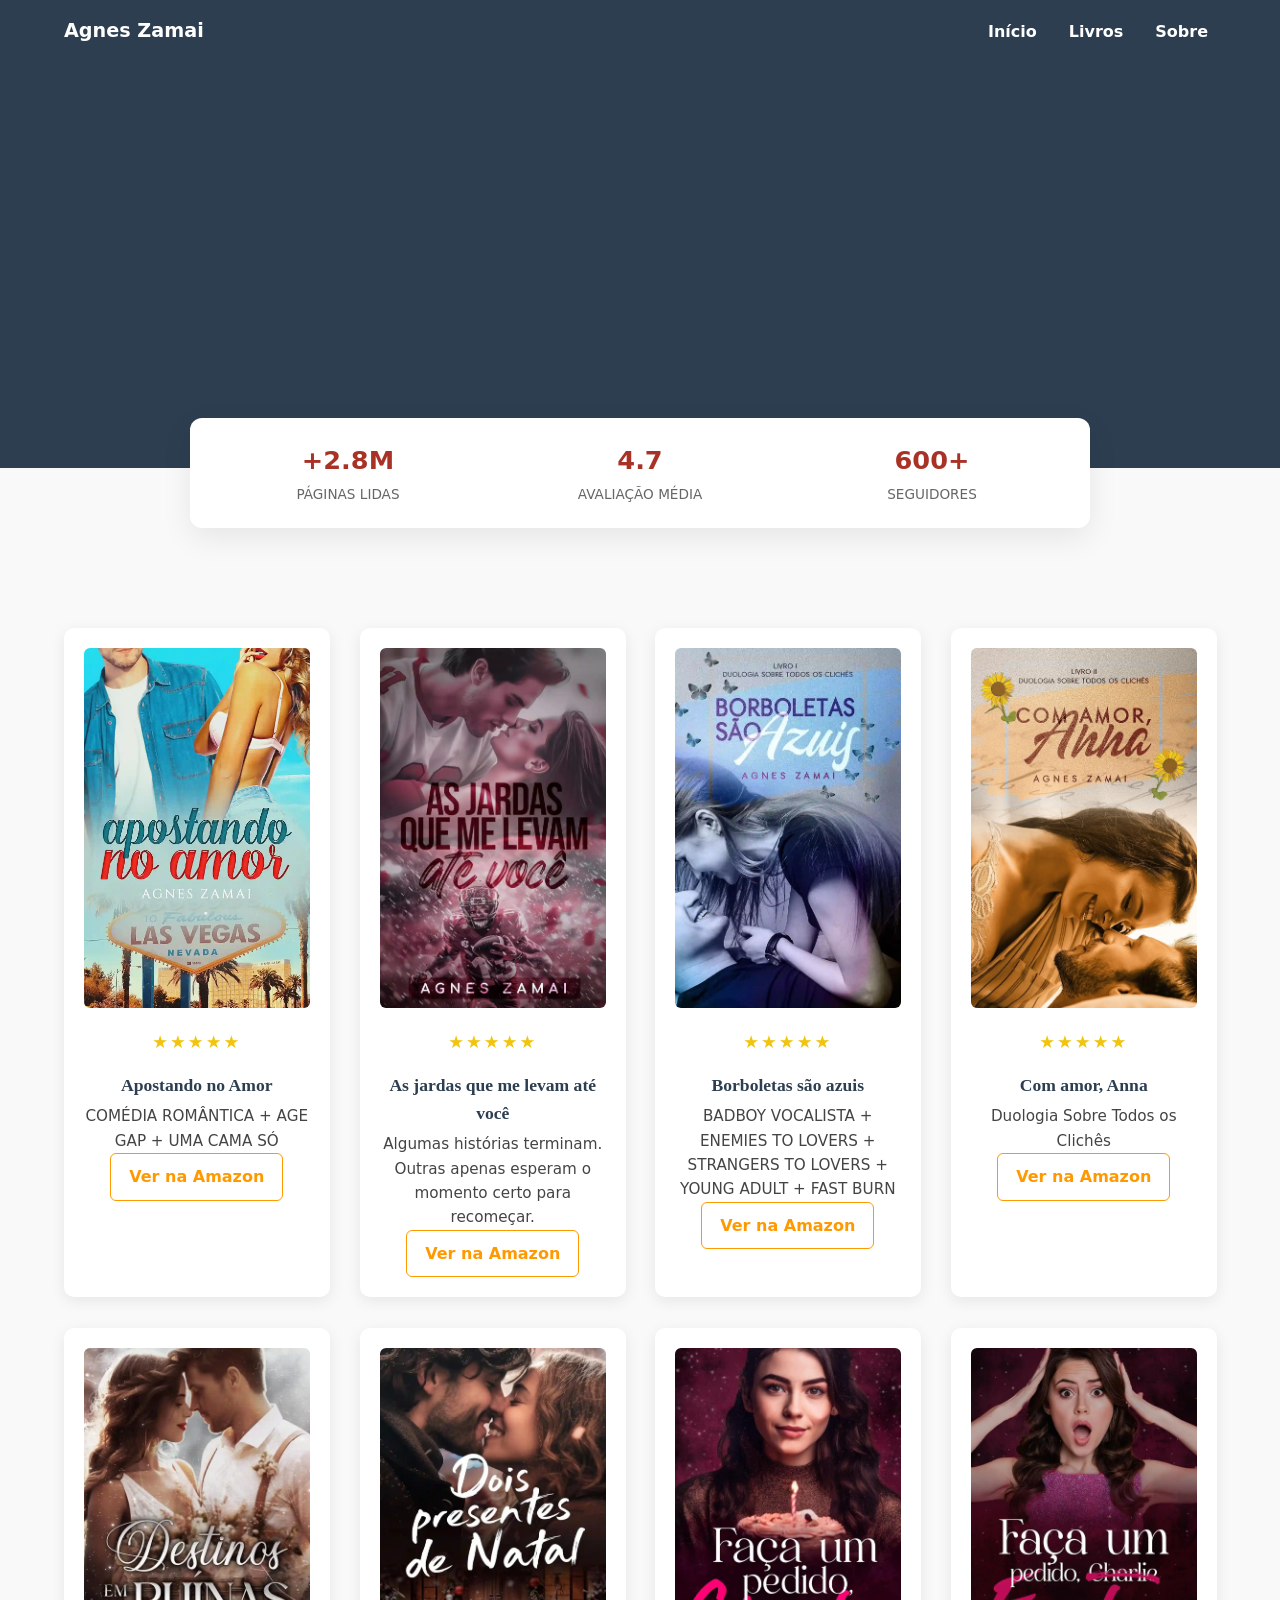
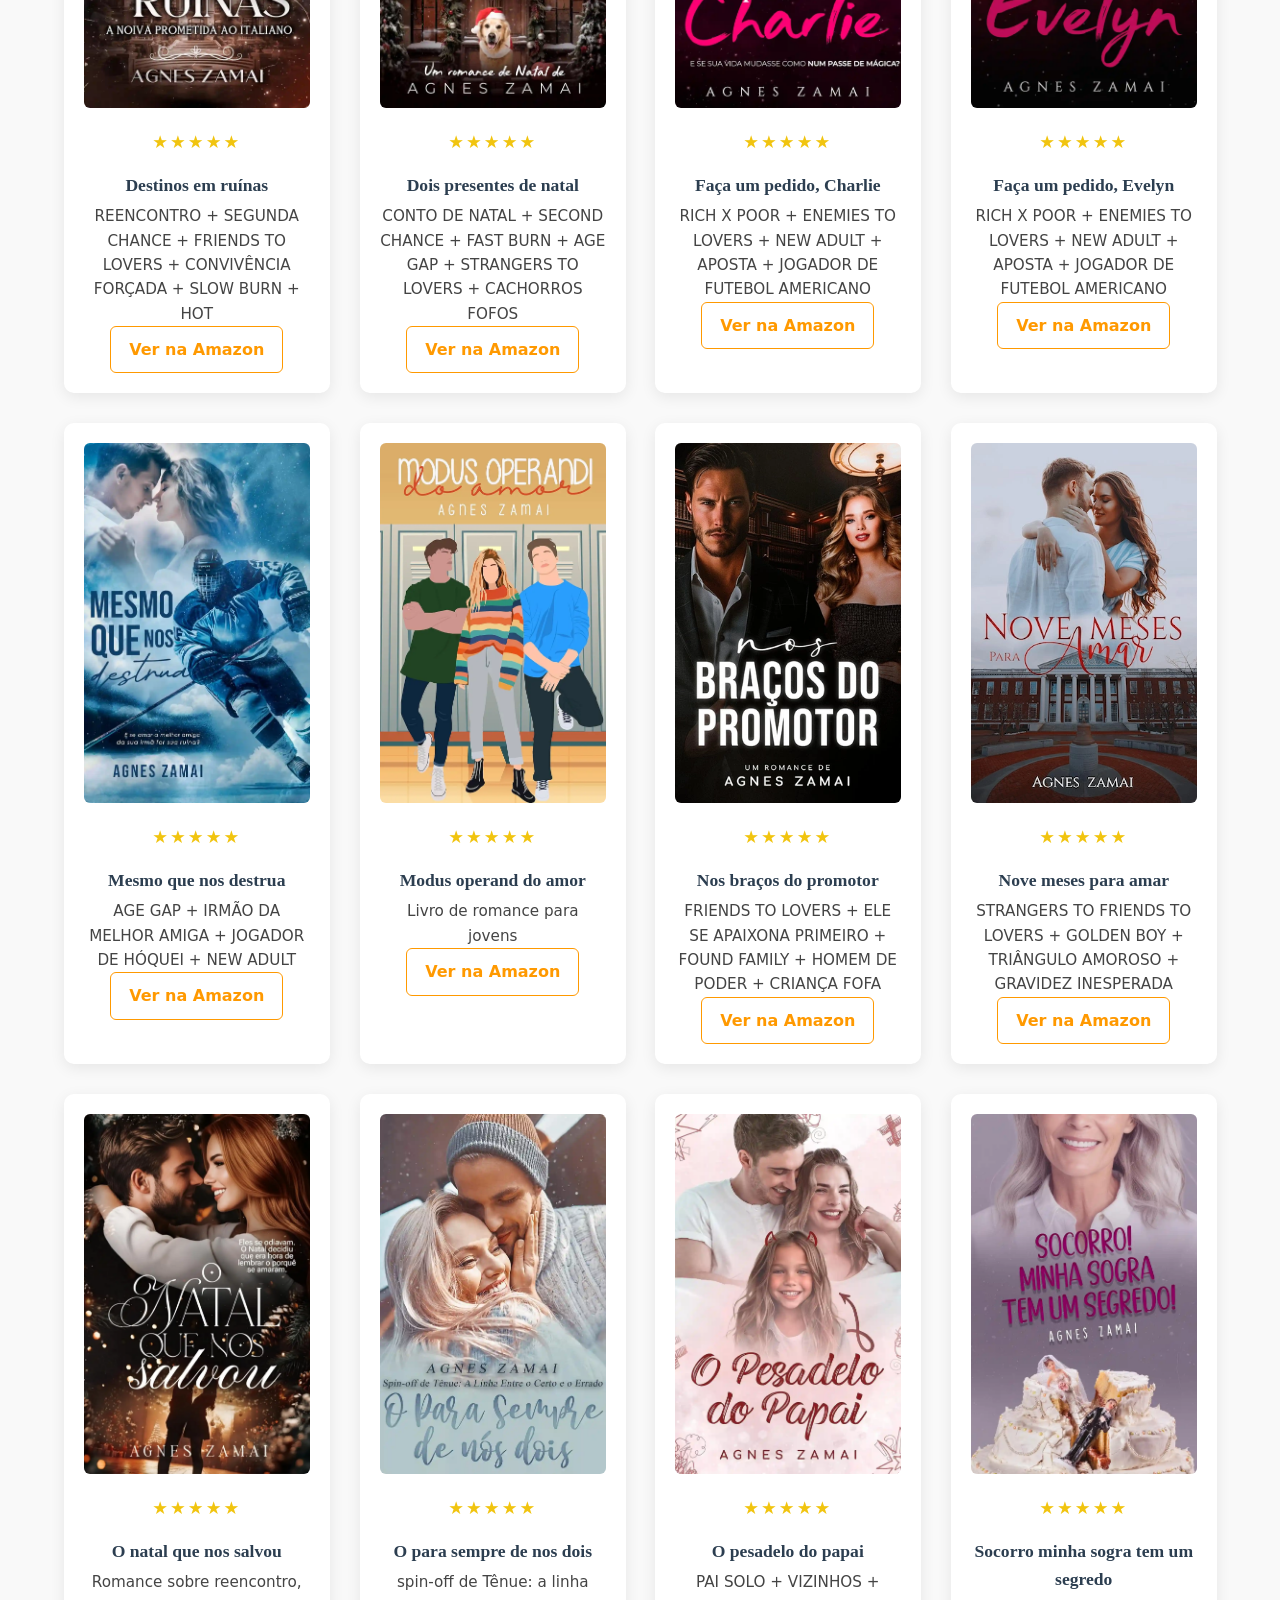
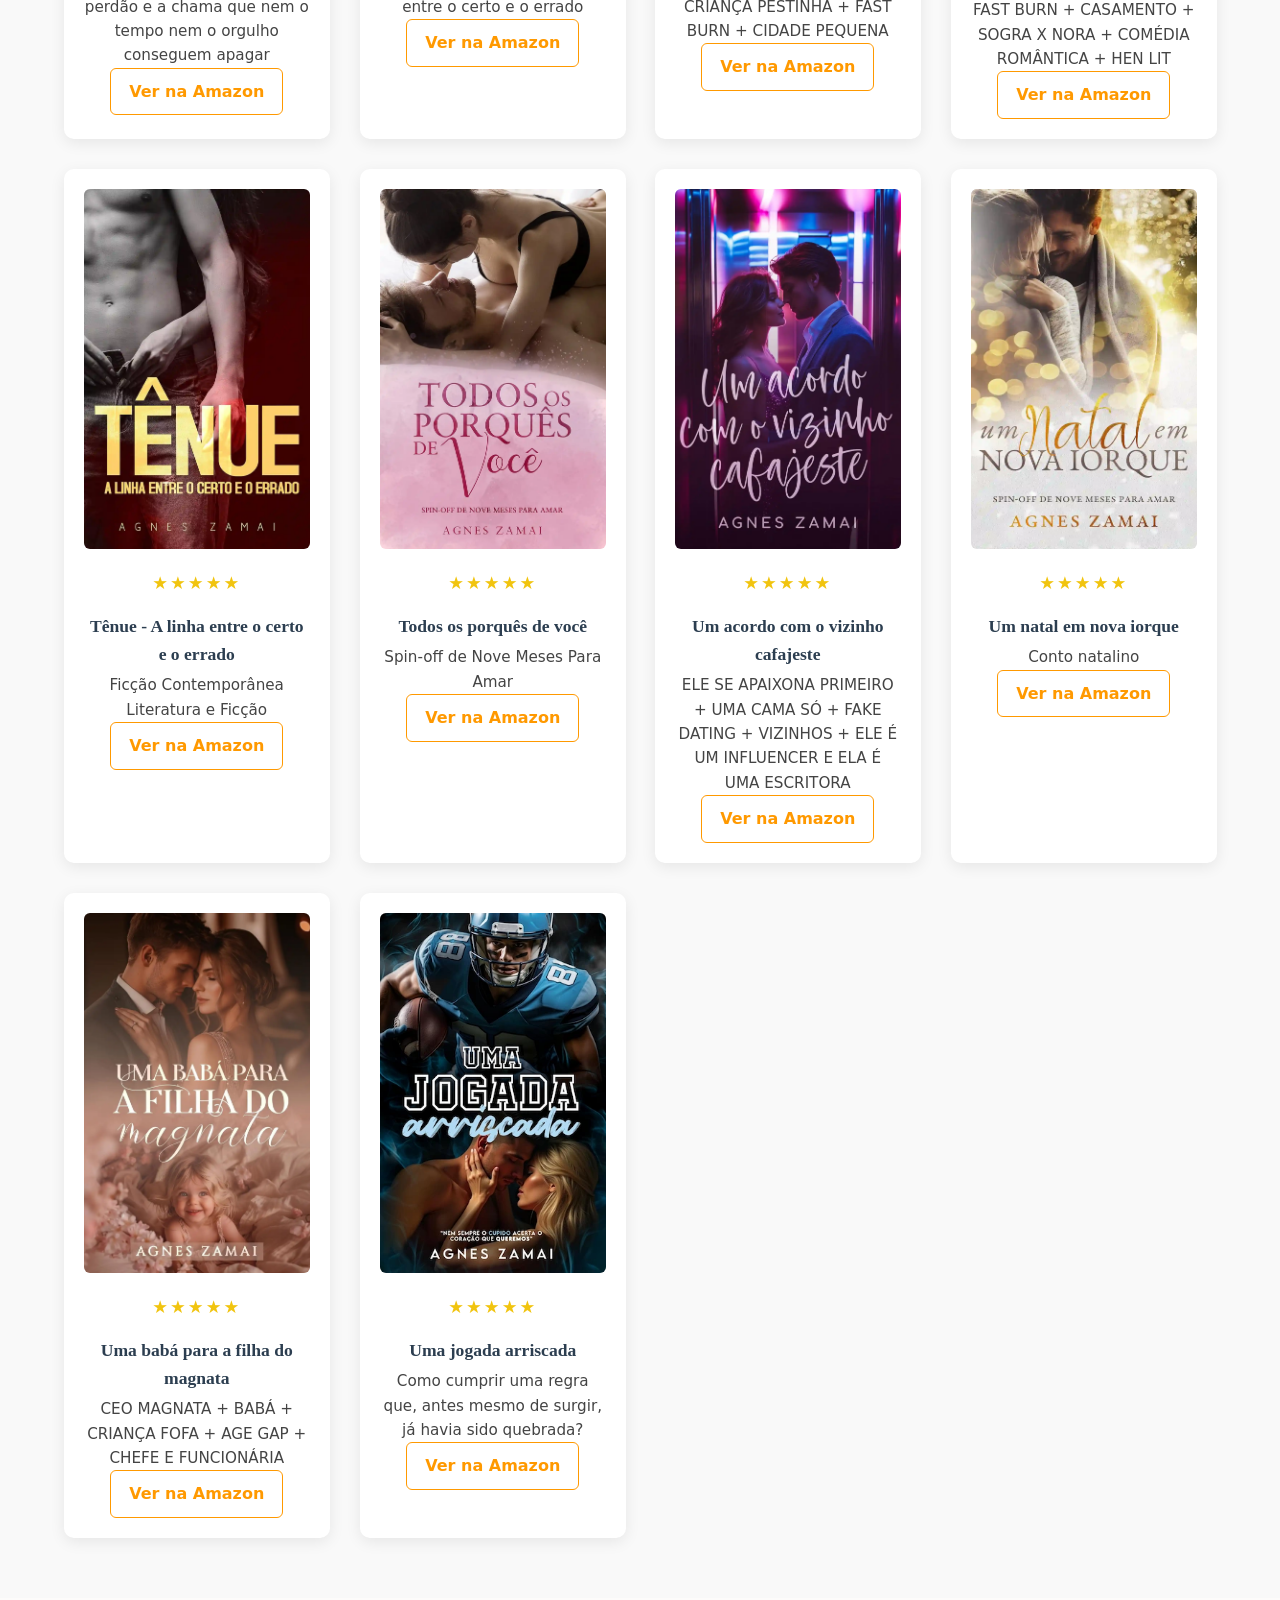
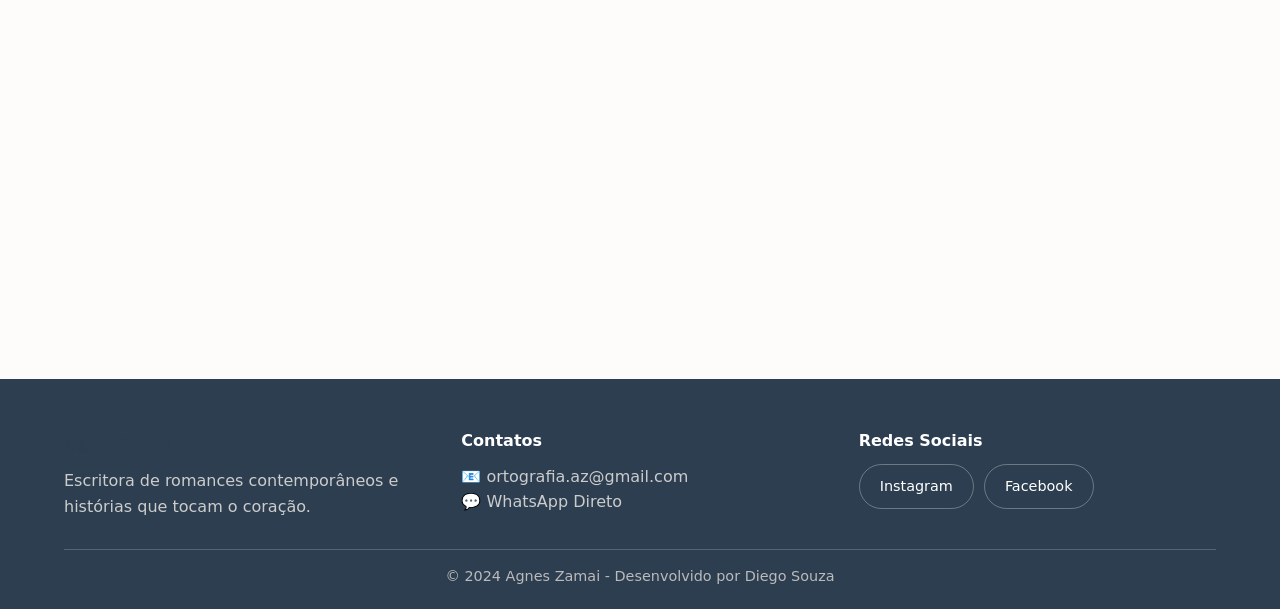
==== commit 0c325ef3: "Pagina Livros reformulada" ====
--- a/livros.html
+++ b/livros.html
@@ -35,40 +35,565 @@
     <main>
       <div class="container books-grid">
         <div class="book-card">
-          <img src="assets/capa_nos_bracos_do_promotor.webp" alt="Nos braços do promotor" loading="lazy" />
-          <div class="stars">★★★★★</div>
+          <img
+            src="assets/capa_apostando_no_amor.webp"
+            alt="Apostando no amor"
+            loading="lazy"
+            width="250"
+            height="360"
+          />
+          <div class="stars" aria-label="Avaliação: 5 de 5 estrelas">★★★★★</div>
+          <h3>Apostando no Amor</h3>
+          <p>COMÉDIA ROMÂNTICA + AGE GAP + UMA CAMA SÓ</p>
+          <a
+            href="https://www.amazon.com.br/Apostando-no-amor-Agnes-Zamai-ebook/dp/B0C7B7T2FC"
+            class="btn-amazon"
+            target="_blank"
+            rel="noopener noreferrer"
+            title="Comprar Apostando no Amor na Amazon"
+            >Ver na Amazon</a
+          >
+        </div>
+
+        <div class="book-card">
+          <img
+            src="assets/capa_as jardas que me levam até você.webp"
+            alt="As jardas que me levam até você"
+            loading="lazy"
+            width="250"
+            height="360"
+          />
+          <div class="stars" aria-label="Avaliação: 4.5 de 5 estrelas">
+            ★★★★★
+          </div>
+          <h3>As jardas que me levam até você</h3>
+          <p>
+            Algumas histórias terminam. Outras apenas esperam o momento certo
+            para recomeçar.
+          </p>
+          <a
+            href="https://www.amazon.com.br/jardas-que-levam-at%C3%A9-voc%C3%AA-ebook/dp/B0GTS46GY7"
+            class="btn-amazon"
+            target="_blank"
+            rel="noopener noreferrer"
+            title="Comprar As jardas que me levam até você na Amazon"
+            >Ver na Amazon</a
+          >
+        </div>
+
+        <div class="book-card">
+          <img
+            src="assets/capa_borboletas_sao_azuis.webp"
+            alt="Borboletas são azuis"
+            loading="lazy"
+            width="250"
+            height="360"
+          />
+          <div class="stars" aria-label="Avaliação: 4.5 de 5 estrelas">
+            ★★★★★
+          </div>
+          <h3>Borboletas são azuis</h3>
+          <p>
+            BADBOY VOCALISTA + ENEMIES TO LOVERS + STRANGERS TO LOVERS + YOUNG
+            ADULT + FAST BURN
+          </p>
+          <a
+            href="https://www.amazon.com.br/Borboletas-s%C3%A3o-Azuis-Sobre-Clich%C3%AAs-ebook/dp/B0B1TL4XQ6"
+            class="btn-amazon"
+            target="_blank"
+            rel="noopener noreferrer"
+            title="Comprar Borboletas são azuis na Amazon"
+            >Ver na Amazon</a
+          >
+        </div>
+
+        <div class="book-card">
+          <img
+            src="assets/capa_com_amor_Anna.webp"
+            alt="Com amor, Anna"
+            loading="lazy"
+            width="250"
+            height="360"
+          />
+          <div class="stars" aria-label="Avaliação: 4.5 de 5 estrelas">
+            ★★★★★
+          </div>
+          <h3>Com amor, Anna</h3>
+          <p>Duologia Sobre Todos os Clichês</p>
+          <a
+            href="https://www.amazon.com.br/Com-Amor-Anna-Sobre-Clich%C3%AAs-ebook/dp/B0B41PNN6V"
+            class="btn-amazon"
+            target="_blank"
+            rel="noopener noreferrer"
+            title="Comprar Com amor, Anna na Amazon"
+            >Ver na Amazon</a
+          >
+        </div>
+
+        <div class="book-card">
+          <img
+            src="assets/capa_destinhos_em_ruinas.webp"
+            alt="Destinos em ruínas"
+            loading="lazy"
+            width="250"
+            height="360"
+          />
+          <div class="stars" aria-label="Avaliação: 4.5 de 5 estrelas">
+            ★★★★★
+          </div>
+          <h3>Destinos em ruínas</h3>
+          <p>
+            REENCONTRO + SEGUNDA CHANCE + FRIENDS TO LOVERS + CONVIVÊNCIA
+            FORÇADA + SLOW BURN + HOT
+          </p>
+          <a
+            href="https://www.amazon.com.br/Destinos-Ru%C3%ADnas-noiva-prometida-Italiano-ebook/dp/B0DJWG162G"
+            class="btn-amazon"
+            target="_blank"
+            rel="noopener noreferrer"
+            title="Comprar Destinos em ruínas na Amazon"
+            >Ver na Amazon</a
+          >
+        </div>
+
+        <div class="book-card">
+          <img
+            src="assets/capa_dois_presentes_de_natal.webp"
+            alt="Dois presentes de natal"
+            loading="lazy"
+            width="250"
+            height="360"
+          />
+          <div class="stars" aria-label="Avaliação: 4.5 de 5 estrelas">
+            ★★★★★
+          </div>
+          <h3>Dois presentes de natal</h3>
+          <p>
+            CONTO DE NATAL + SECOND CHANCE + FAST BURN + AGE GAP + STRANGERS TO
+            LOVERS + CACHORROS FOFOS
+          </p>
+          <a
+            href="https://www.amazon.com.br/Dois-presentes-Natal-Agnes-Zamai-ebook/dp/B0CPSV8NN6"
+            class="btn-amazon"
+            target="_blank"
+            rel="noopener noreferrer"
+            title="Comprar Dois presentes de natal na Amazon"
+            >Ver na Amazon</a
+          >
+        </div>
+
+        <div class="book-card">
+          <img
+            src="assets/capa_faca_um_pedido_charlie.webp"
+            alt="Faça um pedido, Charlie"
+            loading="lazy"
+            width="250"
+            height="360"
+          />
+          <div class="stars" aria-label="Avaliação: 4.5 de 5 estrelas">
+            ★★★★★
+          </div>
+          <h3>Faça um pedido, Charlie</h3>
+          <p>
+            RICH X POOR + ENEMIES TO LOVERS + NEW ADULT + APOSTA + JOGADOR DE
+            FUTEBOL AMERICANO
+          </p>
+          <a
+            href="https://www.amazon.com.br/Fa%C3%A7a-pedido-Charlie-Agnes-Zamai-ebook/dp/B0CNK4CR73"
+            class="btn-amazon"
+            target="_blank"
+            rel="noopener noreferrer"
+            title="Comprar Faça um pedido, Charlie na Amazon"
+            >Ver na Amazon</a
+          >
+        </div>
+
+        <div class="book-card">
+          <img
+            src="assets/capa_faca_um_pedido_evelyn.webp"
+            alt="Faça um pedido, Evelyn"
+            loading="lazy"
+            width="250"
+            height="360"
+          />
+          <div class="stars" aria-label="Avaliação: 4.5 de 5 estrelas">
+            ★★★★★
+          </div>
+          <h3>Faça um pedido, Evelyn</h3>
+          <p>
+            RICH X POOR + ENEMIES TO LOVERS + NEW ADULT + APOSTA + JOGADOR DE
+            FUTEBOL AMERICANO
+          </p>
+          <a
+            href="https://www.amazon.com.br/Fa%C3%A7a-um-pedido-Charlie-Evelyn-ebook/dp/B0CSRTLWKP"
+            class="btn-amazon"
+            target="_blank"
+            rel="noopener noreferrer"
+            title="Comprar Faça um pedido, Evelyn na Amazon"
+            >Ver na Amazon</a
+          >
+        </div>
+
+        <div class="book-card">
+          <img
+            src="assets/capa_mesmo_ que_nos_destrua.webp"
+            alt="Mesmo que nos destrua"
+            loading="lazy"
+            width="250"
+            height="360"
+          />
+          <div class="stars" aria-label="Avaliação: 4.5 de 5 estrelas">
+            ★★★★★
+          </div>
+          <h3>Mesmo que nos destrua</h3>
+          <p>AGE GAP + IRMÃO DA MELHOR AMIGA + JOGADOR DE HÓQUEI + NEW ADULT</p>
+          <a
+            href="https://www.amazon.com.br/Mesmo-que-destrua-Agnes-Zamai-ebook/dp/B0CW1N2SJT"
+            class="btn-amazon"
+            target="_blank"
+            rel="noopener noreferrer"
+            title="Comprar Mesmo que nos destrua na Amazon"
+            >Ver na Amazon</a
+          >
+        </div>
+
+        <div class="book-card">
+          <img
+            src="assets/capa_modus_operand_ do_amor.webp"
+            alt="Modus operand do amor"
+            loading="lazy"
+            width="250"
+            height="360"
+          />
+          <div class="stars" aria-label="Avaliação: 4.5 de 5 estrelas">
+            ★★★★★
+          </div>
+          <h3>Modus operand do amor</h3>
+          <p>Livro de romance para jovens</p>
+          <a
+            href="https://www.amazon.com.br/Modus-Operandi-Amor-Agnes-Zamai-ebook/dp/B0BNWVYD75"
+            class="btn-amazon"
+            target="_blank"
+            rel="noopener noreferrer"
+            title="Comprar Modus operand do amor na Amazon"
+            >Ver na Amazon</a
+          >
+        </div>
+
+        <div class="book-card">
+          <img
+            src="assets/capa_nos_bracos_do_promotor.webp"
+            alt="Nos braços do promotor"
+            loading="lazy"
+            width="250"
+            height="360"
+          />
+          <div class="stars" aria-label="Avaliação: 4.5 de 5 estrelas">
+            ★★★★★
+          </div>
           <h3>Nos braços do promotor</h3>
-          <p>O romance mais lido.</p>
-          <a href="https://www.amazon.com.br/Nos-bra%C3%A7os-promotor-Agnes-Zamai-ebook/dp/B0D9PT675X" class="btn-amazon" target="_blank" rel="noopener noreferrer">Ver na Amazon</a>
-        </div>
-
-        <div class="book-card">
-          <img src="assets/capa_nove_meses_para_amar.webp" alt="Nove meses para amar" loading="lazy" />
-          <div class="stars">★★★★★</div>
+          <p>
+            FRIENDS TO LOVERS + ELE SE APAIXONA PRIMEIRO + FOUND FAMILY + HOMEM
+            DE PODER + CRIANÇA FOFA
+          </p>
+          <a
+            href="https://www.amazon.com.br/Nos-bra%C3%A7os-promotor-Agnes-Zamai-ebook/dp/B0D9PT675X"
+            class="btn-amazon"
+            target="_blank"
+            rel="noopener noreferrer"
+            title="Comprar Nos braços do promotor na Amazon"
+            >Ver na Amazon</a
+          >
+        </div>
+
+        <div class="book-card">
+          <img
+            src="assets/capa_nove_meses_para_amar.webp"
+            alt="Nove meses para amar"
+            loading="lazy"
+            width="250"
+            height="360"
+          />
+          <div class="stars" aria-label="Avaliação: 4.5 de 5 estrelas">
+            ★★★★★
+          </div>
           <h3>Nove meses para amar</h3>
-          <p>Uma história de superação.</p>
-          <a href="https://www.amazon.com.br/Nove-Meses-Para-Agnes-Zamai-ebook/dp/B096WNJ54G" class="btn-amazon" target="_blank" rel="noopener noreferrer">Ver na Amazon</a>
-        </div>
-
-        <div class="book-card">
-          <img src="assets/capa_uma_jogada_arriscada.webp" alt="Uma jogada arriscada" loading="lazy" />
-          <div class="stars">★★★★★</div>
+          <p>
+            STRANGERS TO FRIENDS TO LOVERS + GOLDEN BOY + TRIÂNGULO AMOROSO +
+            GRAVIDEZ INESPERADA
+          </p>
+          <a
+            href="https://www.amazon.com.br/Nove-Meses-Para-Agnes-Zamai-ebook/dp/B096WNJ54G"
+            class="btn-amazon"
+            target="_blank"
+            rel="noopener noreferrer"
+            title="Comprar Nove meses para amar na Amazon"
+            >Ver na Amazon</a
+          >
+        </div>
+
+        <div class="book-card">
+          <img
+            src="assets/capa_o_natal_que_nos_salvou.webp"
+            alt="O natal que nos salvou"
+            loading="lazy"
+            width="250"
+            height="360"
+          />
+          <div class="stars" aria-label="Avaliação: 4.5 de 5 estrelas">
+            ★★★★★
+          </div>
+          <h3>O natal que nos salvou</h3>
+          <p>
+            Romance sobre reencontro, perdão e a chama que nem o tempo nem o
+            orgulho conseguem apagar
+          </p>
+          <a
+            href="https://www.amazon.com.br/Natal-que-nos-Salvou-ebook/dp/B0G5R2QZXX"
+            class="btn-amazon"
+            target="_blank"
+            rel="noopener noreferrer"
+            title="Comprar O natal que nos salvou na Amazon"
+            >Ver na Amazon</a
+          >
+        </div>
+
+        <div class="book-card">
+          <img
+            src="assets/capa_o_para_sempre_de_nos_dois.webp"
+            alt="O para sempre de nos dois"
+            loading="lazy"
+            width="250"
+            height="360"
+          />
+          <div class="stars" aria-label="Avaliação: 4.5 de 5 estrelas">
+            ★★★★★
+          </div>
+          <h3>O para sempre de nos dois</h3>
+          <p>spin-off de Tênue: a linha entre o certo e o errado</p>
+          <a
+            href="https://www.amazon.com.br/para-sempre-n%C3%B3s-dois-spin-off-ebook/dp/B09SGJRFLT"
+            class="btn-amazon"
+            target="_blank"
+            rel="noopener noreferrer"
+            title="Comprar O para sempre de nos dois na Amazon"
+            >Ver na Amazon</a
+          >
+        </div>
+
+        <div class="book-card">
+          <img
+            src="assets/capa_o_pesadelo_do_papai.webp"
+            alt="O pesadelo do papai"
+            loading="lazy"
+            width="250"
+            height="360"
+          />
+          <div class="stars" aria-label="Avaliação: 4.5 de 5 estrelas">
+            ★★★★★
+          </div>
+          <h3>O pesadelo do papai</h3>
+          <p>
+            PAI SOLO + VIZINHOS + CRIANÇA PESTINHA + FAST BURN + CIDADE PEQUENA
+          </p>
+          <a
+            href="https://www.amazon.com.br/pesadelo-do-papai-Agnes-Zamai-ebook/dp/B0CDNL96Y1"
+            class="btn-amazon"
+            target="_blank"
+            rel="noopener noreferrer"
+            title="Comprar O pesadelo do papai na Amazon"
+            >Ver na Amazon</a
+          >
+        </div>
+
+        <div class="book-card">
+          <img
+            src="assets/capa_socorro_minha_sogra_tem_um_segredo.webp"
+            alt="Socorro minha sogra tem um segredo"
+            loading="lazy"
+            width="250"
+            height="360"
+          />
+          <div class="stars" aria-label="Avaliação: 4.5 de 5 estrelas">
+            ★★★★★
+          </div>
+          <h3>Socorro minha sogra tem um segredo</h3>
+          <p>
+            FAST BURN + CASAMENTO + SOGRA X NORA + COMÉDIA ROMÂNTICA + HEN LIT
+          </p>
+          <a
+            href="https://www.amazon.com.br/Socorro-Minha-sogra-tem-segredo-ebook/dp/B0CKDYKLHR"
+            class="btn-amazon"
+            target="_blank"
+            rel="noopener noreferrer"
+            title="Comprar Socorro minha sogra tem um segredo na Amazon"
+            >Ver na Amazon</a
+          >
+        </div>
+
+        <div class="book-card">
+          <img
+            src="assets/capa_tenue_a_linha_entre_o_certo_e_o_errado.webp"
+            alt="Tênue - A linha entre o certo e o errado"
+            loading="lazy"
+            width="250"
+            height="360"
+          />
+          <div class="stars" aria-label="Avaliação: 4.5 de 5 estrelas">
+            ★★★★★
+          </div>
+          <h3>Tênue - A linha entre o certo e o errado</h3>
+          <p>Ficção Contemporânea Literatura e Ficção</p>
+          <a
+            href="https://www.amazon.com.br/T%C3%AAnue-linha-entre-certo-errado-ebook/dp/B09RQ4TC9C"
+            class="btn-amazon"
+            target="_blank"
+            rel="noopener noreferrer"
+            title="Comprar Tênue - A linha entre o certo e o errado na Amazon"
+            >Ver na Amazon</a
+          >
+        </div>
+
+        <div class="book-card">
+          <img
+            src="assets/capa_todos_os_porques_de_voce.webp"
+            alt="Todos os porquês de você"
+            loading="lazy"
+            width="250"
+            height="360"
+          />
+          <div class="stars" aria-label="Avaliação: 4.5 de 5 estrelas">
+            ★★★★★
+          </div>
+          <h3>Todos os porquês de você</h3>
+          <p>Spin-off de Nove Meses Para Amar</p>
+          <a
+            href="https://www.amazon.com.br/Todos-Porqu%C3%AAs-Voc%C3%AA-Spin-off-Meses-ebook/dp/B09HKX655W"
+            class="btn-amazon"
+            target="_blank"
+            rel="noopener noreferrer"
+            title="Comprar Todos os porquês de você na Amazon"
+            >Ver na Amazon</a
+          >
+        </div>
+
+        <div class="book-card">
+          <img
+            src="assets/capa_um_acordo_com_o_vizinho_cafajeste.webp"
+            alt="Um acordo com o vizinho cafajeste"
+            loading="lazy"
+            width="250"
+            height="360"
+          />
+          <div class="stars" aria-label="Avaliação: 4.5 de 5 estrelas">
+            ★★★★★
+          </div>
+          <h3>Um acordo com o vizinho cafajeste</h3>
+          <p>
+            ELE SE APAIXONA PRIMEIRO + UMA CAMA SÓ + FAKE DATING + VIZINHOS +
+            ELE É UM INFLUENCER E ELA É UMA ESCRITORA
+          </p>
+          <a
+            href="https://www.amazon.com.br/Um-acordo-com-vizinho-cafajeste-ebook/dp/B0D6CPSFS4"
+            class="btn-amazon"
+            target="_blank"
+            rel="noopener noreferrer"
+            title="Comprar Um acordo com o vizinho cafajeste na Amazon"
+            >Ver na Amazon</a
+          >
+        </div>
+
+        <div class="book-card">
+          <img
+            src="assets/capa_um_natal_em_nova_iorque.webp"
+            alt="Um natal em nova iorque"
+            loading="lazy"
+            width="250"
+            height="360"
+          />
+          <div class="stars" aria-label="Avaliação: 4.5 de 5 estrelas">
+            ★★★★★
+          </div>
+          <h3>Um natal em nova iorque</h3>
+          <p>Conto natalino</p>
+          <a
+            href="https://www.amazon.com.br/Um-Natal-Nova-Iorque-Spin-off-ebook/dp/B09NPPR72K"
+            class="btn-amazon"
+            target="_blank"
+            rel="noopener noreferrer"
+            title="Comprar Um natal em nova iorque na Amazon"
+            >Ver na Amazon</a
+          >
+        </div>
+
+        <div class="book-card">
+          <img
+            src="assets/capa_uma_baba_para_a_filha_do_magnata.webp"
+            alt="Uma babá para a filha do magnata"
+            loading="lazy"
+            width="250"
+            height="360"
+          />
+          <div class="stars" aria-label="Avaliação: 4.5 de 5 estrelas">
+            ★★★★★
+          </div>
+          <h3>Uma babá para a filha do magnata</h3>
+          <p>
+            CEO MAGNATA + BABÁ + CRIANÇA FOFA + AGE GAP + CHEFE E FUNCIONÁRIA
+          </p>
+          <a
+            href="https://www.amazon.com.br/Uma-bab%C3%A1-para-filha-Magnata-ebook/dp/B0D36ZMNJ2"
+            class="btn-amazon"
+            target="_blank"
+            rel="noopener noreferrer"
+            title="Comprar Uma babá para a filha do magnata na Amazon"
+            >Ver na Amazon</a
+          >
+        </div>
+
+        <div class="book-card">
+          <img
+            src="assets/capa_uma_jogada_arriscada.webp"
+            alt="Uma jogada arriscada"
+            loading="lazy"
+            width="250"
+            height="360"
+          />
+          <div class="stars" aria-label="Avaliação: 4.5 de 5 estrelas">
+            ★★★★★
+          </div>
           <h3>Uma jogada arriscada</h3>
-          <p>Intensidade e paixão.</p>
-          <a href="https://www.amazon.com.br/Uma-jogada-arriscada-Agnes-Zamai-ebook/dp/B0DSVCLTVJ" class="btn-amazon" target="_blank" rel="noopener noreferrer">Ver na Amazon</a>
+          <p>
+            Como cumprir uma regra que, antes mesmo de surgir, já havia sido
+            quebrada?
+          </p>
+          <a
+            href="https://www.amazon.com.br/Uma-jogada-arriscada-Agnes-Zamai-ebook/dp/B0DSVCLTVJ"
+            class="btn-amazon"
+            target="_blank"
+            rel="noopener noreferrer"
+            title="Comprar Uma jogada arriscada na Amazon"
+            >Ver na Amazon</a
+          >
         </div>
       </div>
     </main>
 
-    <section class="resenhas-detalhadas">
-      <h2>Resenhas em Destaque</h2>
-      <div class="resenha-container">
-        <div class="resenha-item">
-          <p>"Agnes tem o poder de nos fazer sentir cada emoção dos personagens. Impossível parar de ler!"</p>
+    <section class="comentarios-detalhados">
+      <h2>Comentarios em Destaque</h2>
+      <div class="comentario-container">
+        <div class="comentario-item">
+          <p>
+            "Agnes tem o poder de nos fazer sentir cada emoção dos personagens.
+            Impossível parar de ler!"
+          </p>
           <strong>- Maria Silva (Amazon Brasil)</strong>
         </div>
-        <div class="resenha-item">
-          <p>"Escrita fluida, romances quentes e tramas muito bem amarradas. Recomendo todos!"</p>
+        <div class="comentario-item">
+          <p>
+            "Escrita fluida, romances quentes e tramas muito bem amarradas.
+            Recomendo todos!"
+          </p>
           <strong>- Joana Santos (Kindle Unlimited)</strong>
         </div>
       </div>
@@ -78,22 +603,48 @@
       <div class="footer-container">
         <div class="footer-info">
           <h3>Agnes Zamai</h3>
-          <p>Escritora de romances contemporâneos e histórias que tocam o coração.</p>
+          <p>
+            Escritora de romances contemporâneos e histórias que tocam o
+            coração.
+          </p>
         </div>
 
         <div class="footer-links">
           <h4>Contatos</h4>
           <ul>
-            <li><a href="mailto:ortografia.az@gmail.com">📧 ortografia.az@gmail.com</a></li>
-            <li><a href="https://wa.me/5518996835945" target="_blank" rel="noopener noreferrer">💬 WhatsApp Direto</a></li>
+            <li>
+              <a href="mailto:ortografia.az@gmail.com"
+                >📧 ortografia.az@gmail.com</a
+              >
+            </li>
+            <li>
+              <a
+                href="https://wa.me/5518996835945"
+                target="_blank"
+                rel="noopener noreferrer"
+                >💬 WhatsApp Direto</a
+              >
+            </li>
           </ul>
         </div>
 
         <div class="footer-social">
           <h4>Redes Sociais</h4>
           <div class="social-icons">
-            <a href="https://www.instagram.com/agneszamaiautora/" class="icon-social instagram" target="_blank" rel="noopener noreferrer">Instagram</a>
-            <a href="https://www.facebook.com/people/Autora-Agnes-Zamai/pfbid0jnu4TczmgcTB51NFqbbkuCLL2Qy6PGymEyPoKp4j6mDVm2L69c7i3EdzP87Z97Rrl/" class="icon-social facebook" target="_blank" rel="noopener noreferrer">Facebook</a>
+            <a
+              href="https://www.instagram.com/agneszamaiautora/"
+              class="icon-social instagram"
+              target="_blank"
+              rel="noopener noreferrer"
+              >Instagram</a
+            >
+            <a
+              href="https://www.facebook.com/people/Autora-Agnes-Zamai/pfbid0jnu4TczmgcTB51NFqbbkuCLL2Qy6PGymEyPoKp4j6mDVm2L69c7i3EdzP87Z97Rrl/"
+              class="icon-social facebook"
+              target="_blank"
+              rel="noopener noreferrer"
+              >Facebook</a
+            >
           </div>
         </div>
       </div>
--- a/style.css
+++ b/style.css
@@ -10,7 +10,6 @@
   display: block;
   height: auto;
   object-fit: cover;
-  decoding: async;
 }
 
 /* VARIÁVEIS GLOBAIS */
@@ -23,15 +22,18 @@
   --amazon: #ff9900;
   --stars: #f1c40f;
   --radius: 10px;
-  --shadow-soft: 0 4px 15px rgba(0,0,0,0.08);
-  --shadow-strong: 0 15px 30px rgba(0,0,0,0.18);
+  --shadow-soft: 0 4px 15px rgba(0, 0, 0, 0.08);
+  --shadow-strong: 0 15px 30px rgba(0, 0, 0, 0.18);
 }
 
 /* BASE TIPOGRÁFICA E LAYOUT */
-html { font-size: 16px; }
+html {
+  font-size: 16px;
+}
 
 body {
-  font-family: "Poppins", system-ui, -apple-system, "Segoe UI", Roboto, "Helvetica Neue", Arial;
+  font-family: "Poppins", system-ui, -apple-system, "Segoe UI", Roboto,
+    "Helvetica Neue", Arial;
   background: var(--bg);
   color: var(--text);
   line-height: 1.6;
@@ -39,7 +41,9 @@
   -moz-osx-font-smoothing: grayscale;
 }
 
-h1, h2, h3 {
+h1,
+h2,
+h3 {
   font-family: "Playfair Display", Georgia, serif;
   color: var(--primary);
 }
@@ -54,7 +58,8 @@
 /* Utilitário para leitores de tela */
 .visually-hidden {
   position: absolute !important;
-  height: 1px; width: 1px;
+  height: 1px;
+  width: 1px;
   overflow: hidden;
   clip: rect(1px, 1px, 1px, 1px);
   white-space: nowrap;
@@ -62,16 +67,22 @@
 
 /* PERFORMANCE & REDUÇÃO DE MOVIMENTO */
 @media (prefers-reduced-motion: reduce) {
-  * { animation: none !important; transition: none !important; }
+  * {
+    animation: none !important;
+    transition: none !important;
+  }
 }
 
 /* Render sob demanda */
-section { content-visibility: auto; contain-intrinsic-size: 600px; }
+section {
+  content-visibility: auto;
+  contain-intrinsic-size: 600px;
+}
 
 /* HEADER / NAV */
 header {
   background: var(--primary);
-  box-shadow: 0 2px 10px rgba(0,0,0,0.08);
+  box-shadow: 0 2px 10px rgba(0, 0, 0, 0.08);
 }
 
 nav {
@@ -104,7 +115,10 @@
 }
 
 nav a:hover,
-nav a:focus { color: var(--accent); transform: translateY(-1px); }
+nav a:focus {
+  color: var(--accent);
+  transform: translateY(-1px);
+}
 
 /* HERO / PAGE HEADER */
 .page-header-img {
@@ -126,8 +140,8 @@
   content: "";
   position: absolute;
   inset: 0;
-  background: linear-gradient(rgba(0,0,0,0.6), rgba(0,0,0,0.6)),
-              url("assets/capa_nos_bracos_do_promotor.webp");
+  background: linear-gradient(rgba(0, 0, 0, 0.6), rgba(0, 0, 0, 0.6)),
+    url("assets/capa_nos_bracos_do_promotor.webp");
   background-size: cover;
   background-position: center;
   z-index: 1;
@@ -138,7 +152,7 @@
   position: relative;
   z-index: 2;
   color: white;
-  text-shadow: 2px 2px 10px rgba(0,0,0,0.45);
+  text-shadow: 2px 2px 10px rgba(0, 0, 0, 0.45);
 }
 
 .page-header-img h1 {
@@ -150,7 +164,7 @@
   max-width: 900px;
   margin: 0.25rem auto 0;
   font-size: 1rem;
-  color: rgba(255,255,255,0.95);
+  color: rgba(255, 255, 255, 0.95);
 }
 
 /* BOTÕES */
@@ -192,10 +206,18 @@
   transform: translateY(-2px);
 }
 
-.buttons { display: flex; justify-content: center; gap: 12px; margin-top: 20px; }
+.buttons {
+  display: flex;
+  justify-content: center;
+  gap: 12px;
+  margin-top: 20px;
+}
 
 /* GRID DE LIVROS / CARDS */
-.books-grid { padding: 60px 5%; text-align: center; }
+.books-grid {
+  padding: 60px 5%;
+  text-align: center;
+}
 
 .container {
   display: grid;
@@ -229,6 +251,7 @@
 
 .book-card img {
   width: 100%;
+  aspect-ratio: 5 / 7;
   height: 360px;
   max-width: 250px;
   border-radius: 6px;
@@ -237,7 +260,9 @@
   object-fit: cover;
 }
 
-.book-card:hover img { transform: scale(1.03); }
+.book-card:hover img {
+  transform: scale(1.03);
+}
 
 .book-card h3 {
   margin-top: 10px;
@@ -261,7 +286,7 @@
   max-width: 900px;
   margin: -50px auto 40px;
   border-radius: 12px;
-  box-shadow: 0 10px 30px rgba(0,0,0,0.08);
+  box-shadow: 0 10px 30px rgba(0, 0, 0, 0.08);
   position: relative;
   z-index: 10;
   gap: 20px;
@@ -293,30 +318,33 @@
   letter-spacing: 2px;
 }
 
-/* RESENHAS */
-.resenhas-detalhadas {
+/* COMENTARIOS */
+.comentarios-detalhados {
   padding: 60px 5%;
   background: #fdfcfb;
   text-align: center;
 }
 
-.resenha-container {
+.comentario-container {
   max-width: 900px;
   margin: 0 auto;
   display: grid;
   gap: 20px;
 }
 
-.resenha-item {
+.comentario-item {
   background: white;
   padding: 25px;
   border-left: 4px solid var(--accent);
-  box-shadow: 0 4px 10px rgba(0,0,0,0.03);
+  box-shadow: 0 4px 10px rgba(0, 0, 0, 0.03);
   text-align: left;
 }
 
 /* SOBRE / BIO */
-.about-section { padding: 80px 5%; background: white; }
+.about-section {
+  padding: 80px 5%;
+  background: white;
+}
 
 .about-container {
   display: flex;
@@ -341,7 +369,9 @@
   transition: transform 0.3s ease;
 }
 
-.about-image:hover { transform: translateY(-8px); }
+.about-image:hover {
+  transform: translateY(-8px);
+}
 
 .about-image:hover img {
   transform: scale(1.03);
@@ -354,10 +384,15 @@
   color: var(--primary);
 }
 
-.about-text p { margin-bottom: 10px; color: #444; }
+.about-text p {
+  margin-bottom: 10px;
+  color: #444;
+}
 
 /* REDES SOCIAIS */
-.social-links { margin-top: 20px; }
+.social-links {
+  margin-top: 20px;
+}
 
 .social-links a {
   text-decoration: none;
@@ -370,7 +405,10 @@
 }
 
 .social-links a:hover,
-.social-links a:focus { background: var(--accent); color: white; }
+.social-links a:focus {
+  background: var(--accent);
+  color: white;
+}
 
 /* ICONS FOOTER */
 .social-icons {
@@ -387,18 +425,25 @@
   text-decoration: none;
   font-size: 0.9rem;
   transition: transform 0.3s ease, box-shadow 0.3s ease;
-  border: 1px solid rgba(255,255,255,0.3);
+  border: 1px solid rgba(255, 255, 255, 0.3);
 }
 
 .icon-social.instagram:hover {
-  background: linear-gradient(45deg, #f09433, #e6683c, #dc2743, #cc2366, #bc1888);
-  box-shadow: 0 4px 15px rgba(220,39,67,0.4);
+  background: linear-gradient(
+    45deg,
+    #f09433,
+    #e6683c,
+    #dc2743,
+    #cc2366,
+    #bc1888
+  );
+  box-shadow: 0 4px 15px rgba(220, 39, 67, 0.4);
   transform: translateY(-3px);
 }
 
 .icon-social.facebook:hover {
   background: #1877f2;
-  box-shadow: 0 4px 15px rgba(24,119,242,0.4);
+  box-shadow: 0 4px 15px rgba(24, 119, 242, 0.4);
   transform: translateY(-3px);
 }
 
@@ -417,9 +462,16 @@
   contain: layout paint;
 }
 
-.footer-info p { margin-top: 10px; color: #ccc; }
-
-.footer-links ul { list-style: none; margin-top: 10px; padding: 0; }
+.footer-info p {
+  margin-top: 10px;
+  color: #ccc;
+}
+
+.footer-links ul {
+  list-style: none;
+  margin-top: 10px;
+  padding: 0;
+}
 
 .footer-links a {
   color: #ccc;
@@ -428,13 +480,17 @@
 }
 
 .footer-links a:hover,
-.footer-links a:focus { color: var(--accent); }
-
-.footer-social h4 { margin-bottom: 10px; }
+.footer-links a:focus {
+  color: var(--accent);
+}
+
+.footer-social h4 {
+  margin-bottom: 10px;
+}
 
 .footer-bottom {
   text-align: center;
-  border-top: 1px solid rgba(255,255,255,0.2);
+  border-top: 1px solid rgba(255, 255, 255, 0.2);
   padding-top: 15px;
   font-size: 0.9rem;
   color: #bbb;
@@ -455,9 +511,14 @@
 
 /* RESPONSIVO */
 @media (max-width: 768px) {
-  nav { flex-direction: column; gap: 0.5rem; }
-
-  .hero-content h1 { font-size: 2rem; }
+  nav {
+    flex-direction: column;
+    gap: 0.5rem;
+  }
+
+  .hero-content h1 {
+    font-size: 2rem;
+  }
 
   .stats-bar {
     flex-direction: column;
@@ -471,15 +532,28 @@
     padding: 0 10px;
   }
 
-  .page-header-img p { font-size: 0.95rem; padding: 0 10px; }
-
-  .about-container { flex-direction: column; text-align: center; }
-
-  .about-image img { width: 100%; max-width: 300px; }
-
-  .container { grid-template-columns: repeat(auto-fit, minmax(220px, 1fr)); }
-
-  .book-card img { height: 320px; }
+  .page-header-img p {
+    font-size: 0.95rem;
+    padding: 0 10px;
+  }
+
+  .about-container {
+    flex-direction: column;
+    text-align: center;
+  }
+
+  .about-image img {
+    width: 100%;
+    max-width: 300px;
+  }
+
+  .container {
+    grid-template-columns: repeat(auto-fit, minmax(220px, 1fr));
+  }
+
+  .book-card img {
+    height: 320px;
+  }
 }
 
 /* Força layout da stats-bar em telas maiores */
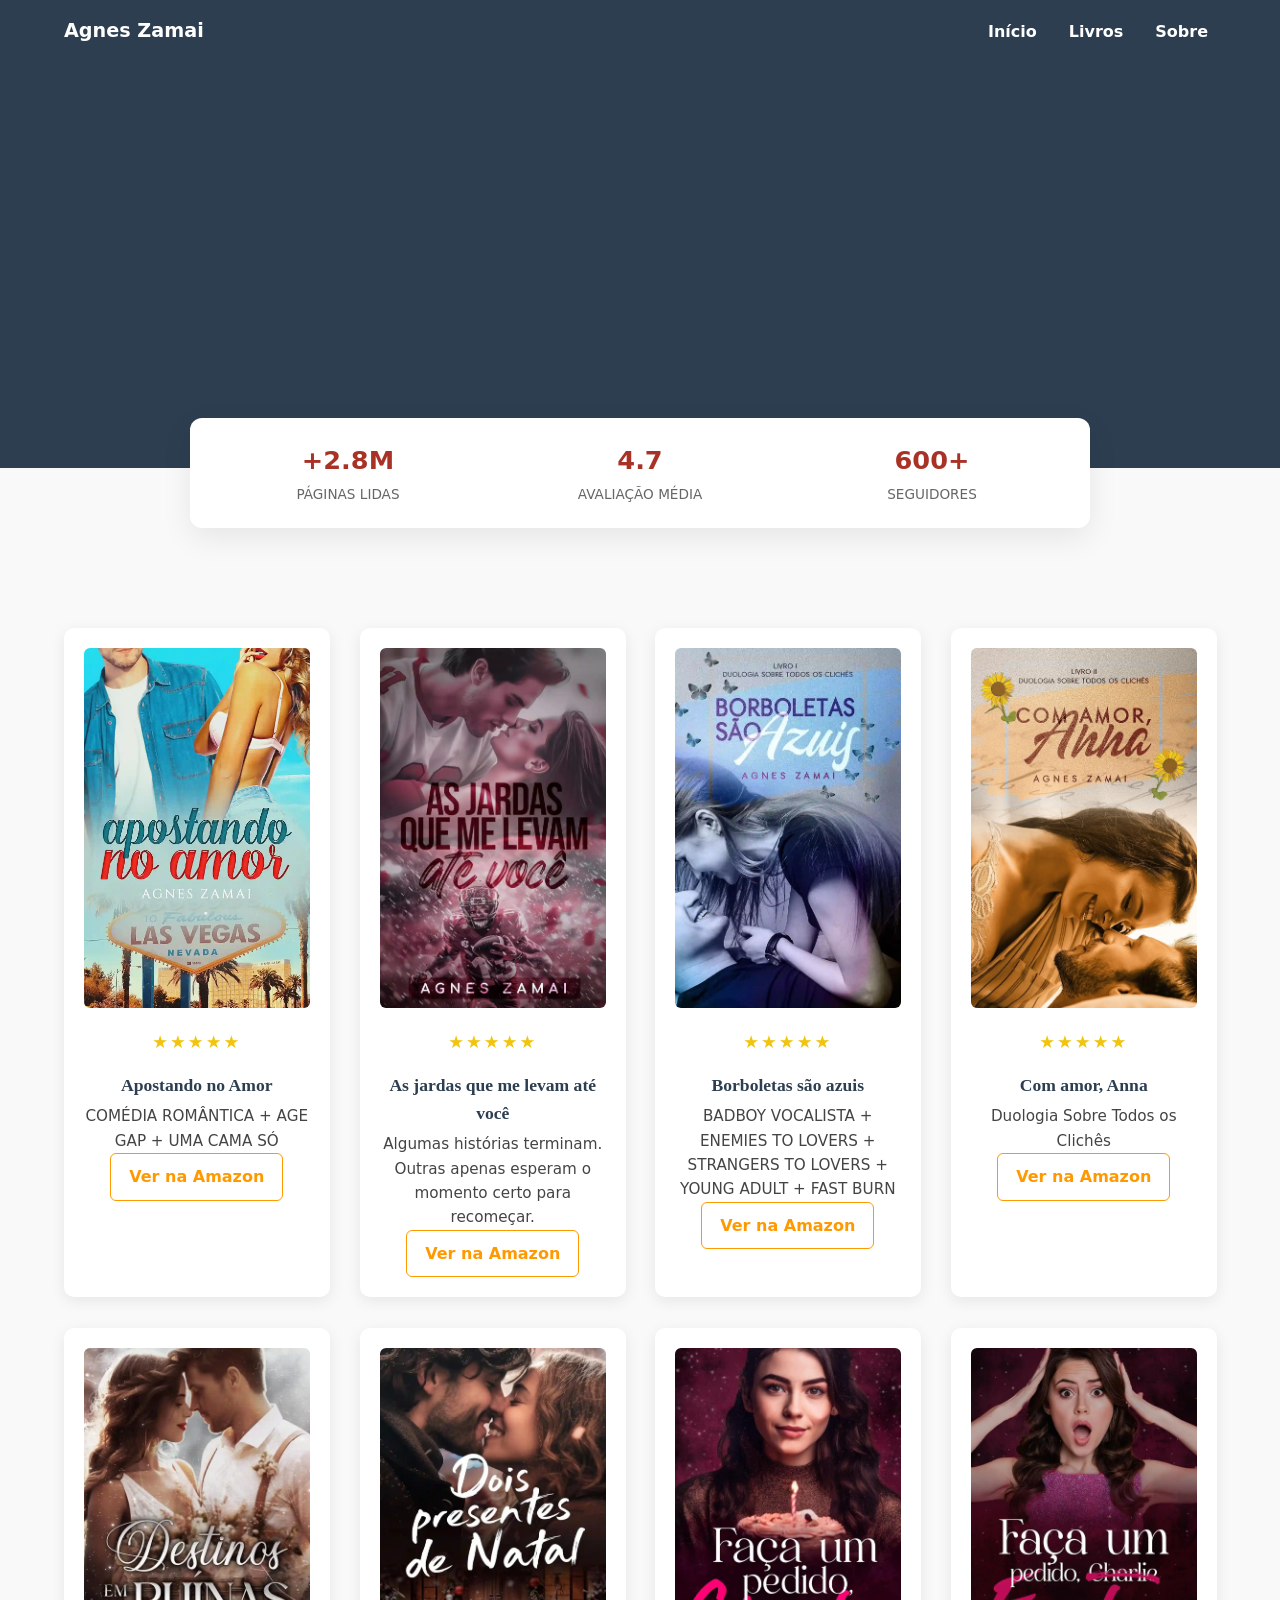
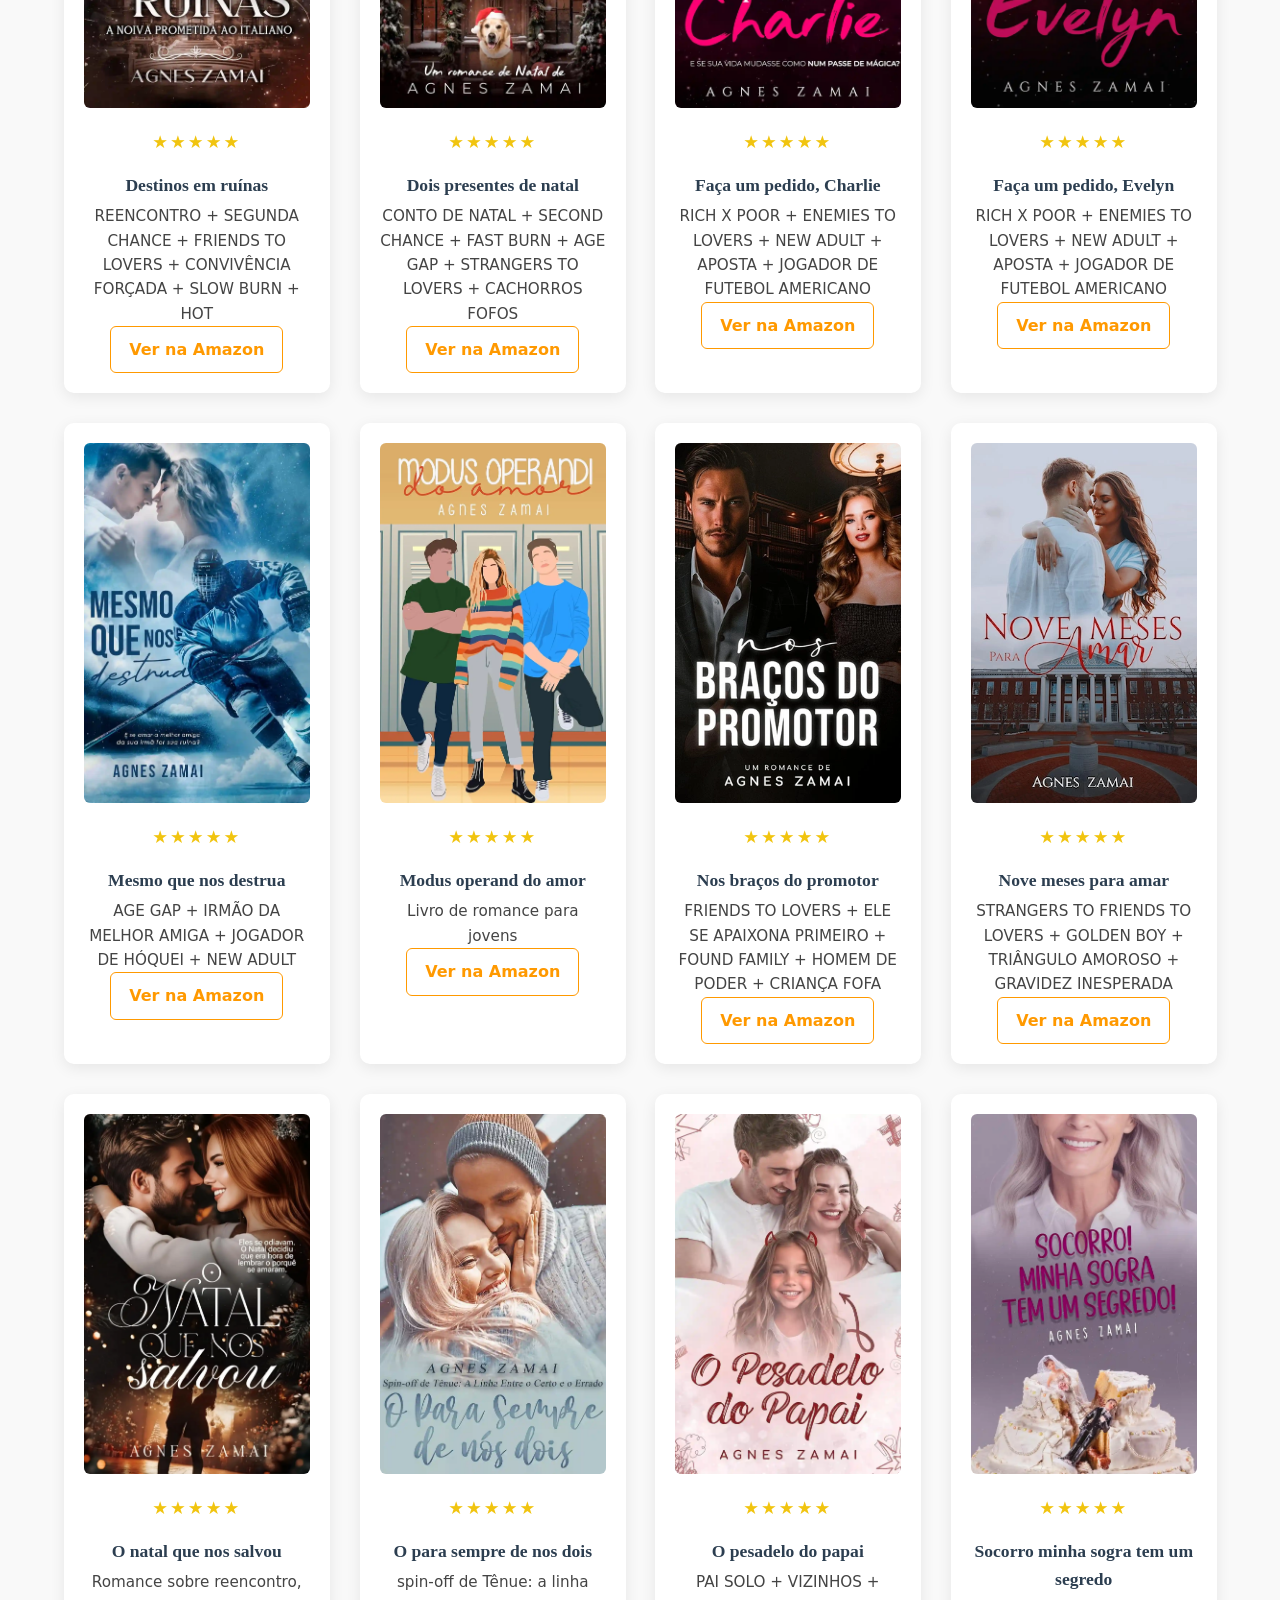
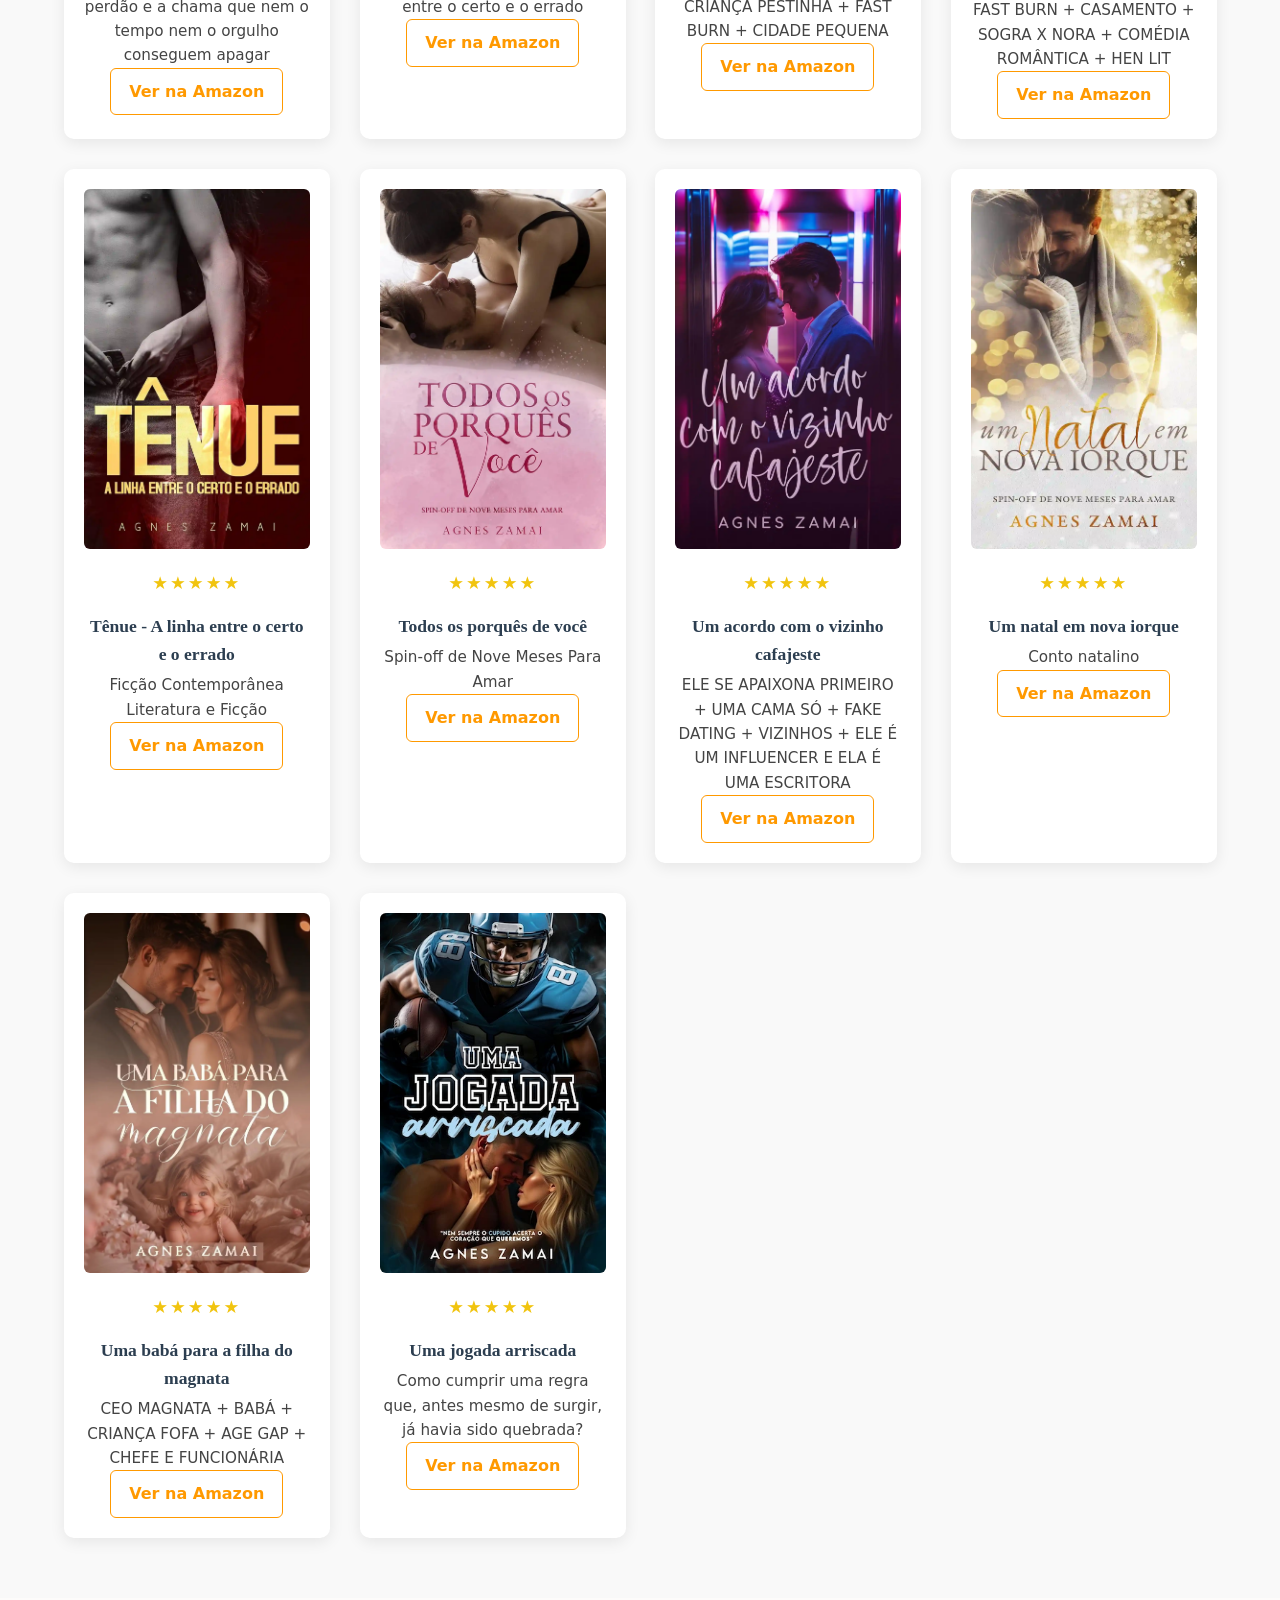
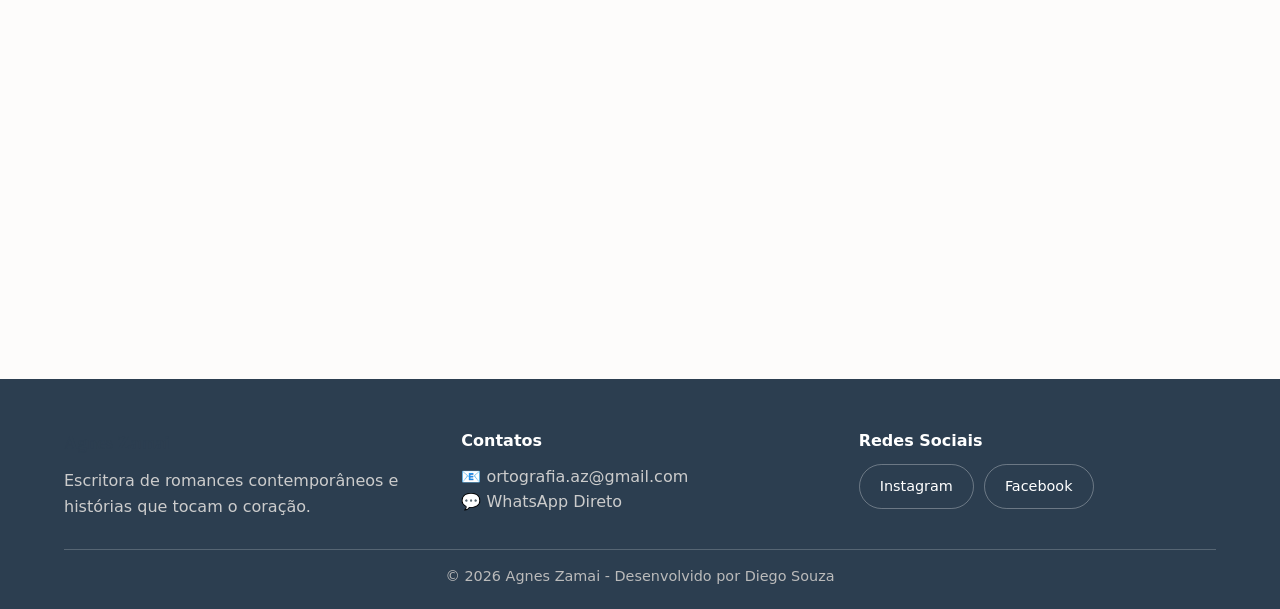
==== commit 181541aa: "Stualizado o Favicon" ====
--- a/livros.html
+++ b/livros.html
@@ -4,6 +4,9 @@
     <meta charset="UTF-8" />
     <meta name="viewport" content="width=device-width, initial-scale=1.0" />
     <title>Livros | Agnes Zamai</title>
+
+    <link rel="icon" type="image/png" href="assets/favicon.ico" />
+    
     <link rel="stylesheet" href="style.css" />
   </head>
   <body>
@@ -650,8 +653,12 @@
       </div>
 
       <div class="footer-bottom">
-        <p>&copy; 2024 Agnes Zamai - Desenvolvido por Diego Souza</p>
+        <p>&copy; <span id="current-year"></span> Agnes Zamai - Desenvolvido por Diego Souza</p>
       </div>
     </footer>
+    <script>
+      // Atualiza o ano automaticamente
+      document.getElementById('current-year').textContent = new Date().getFullYear();
+    </script>
   </body>
 </html>
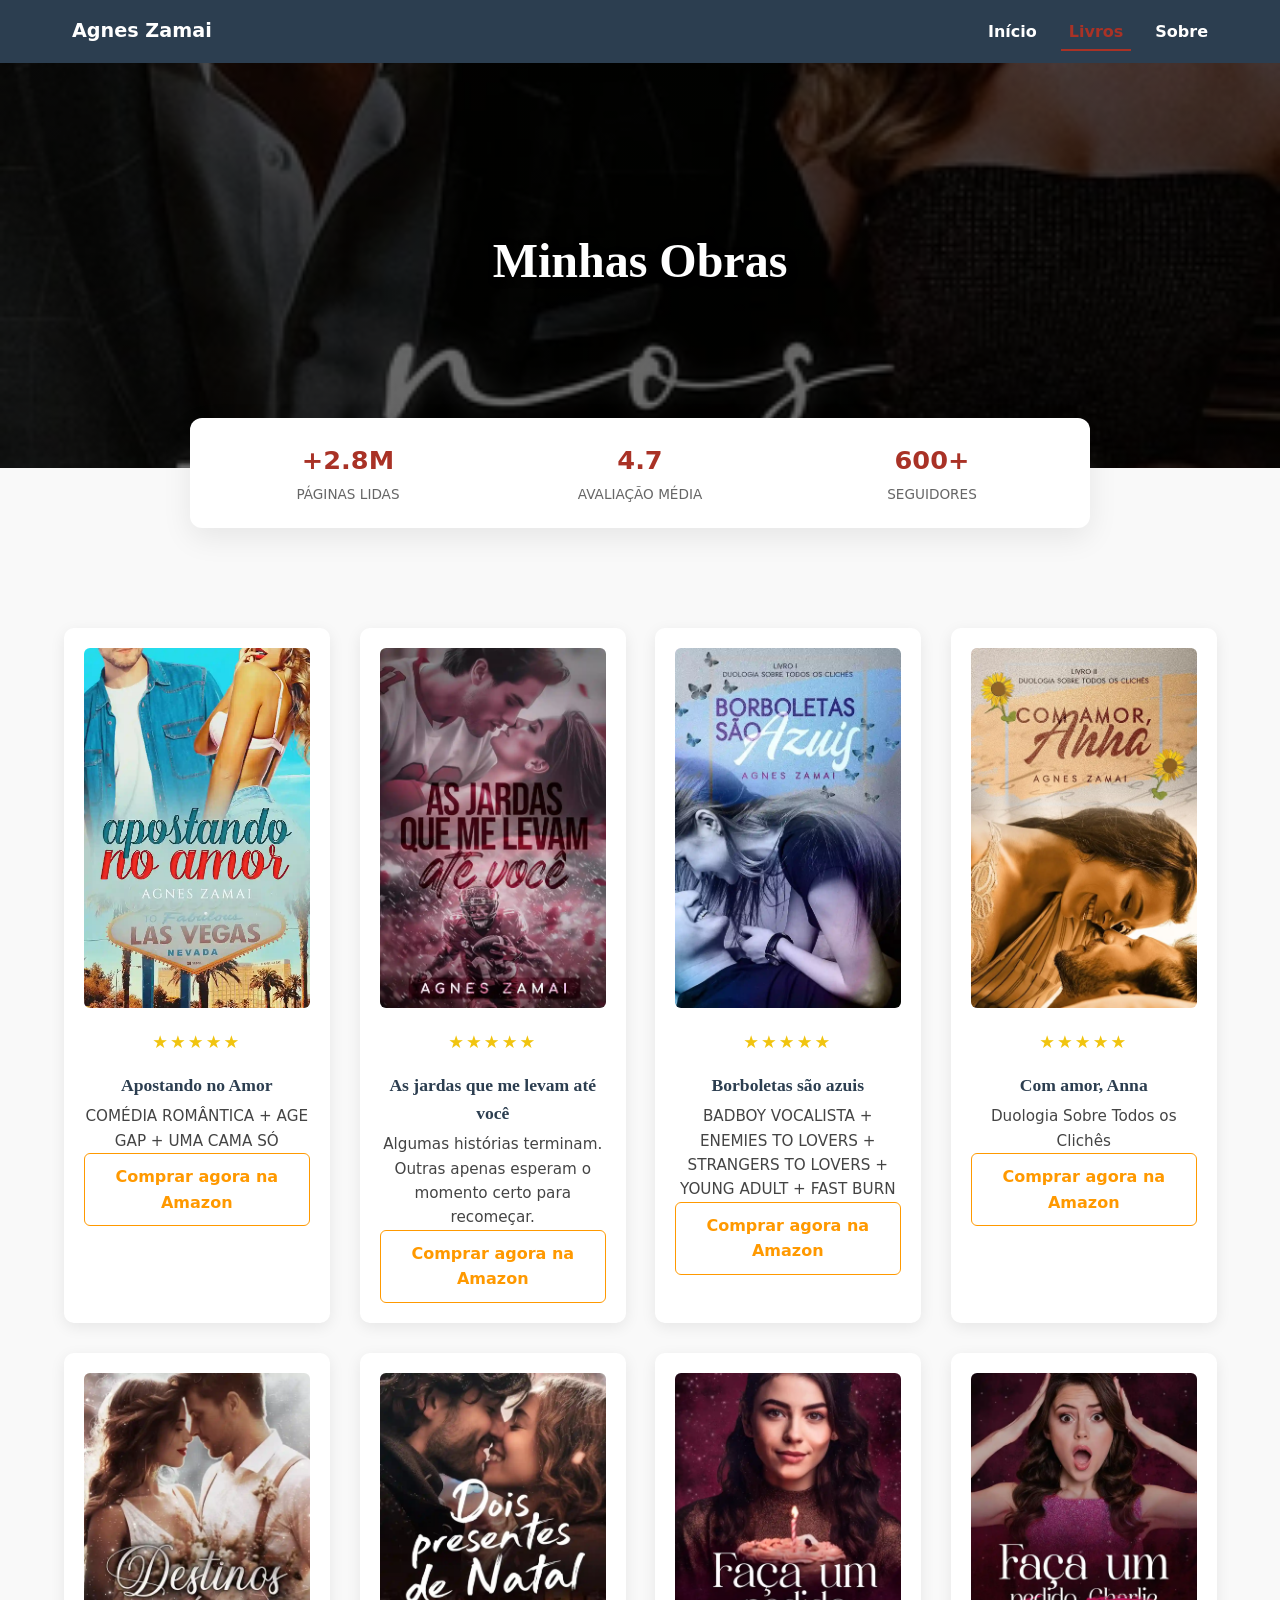
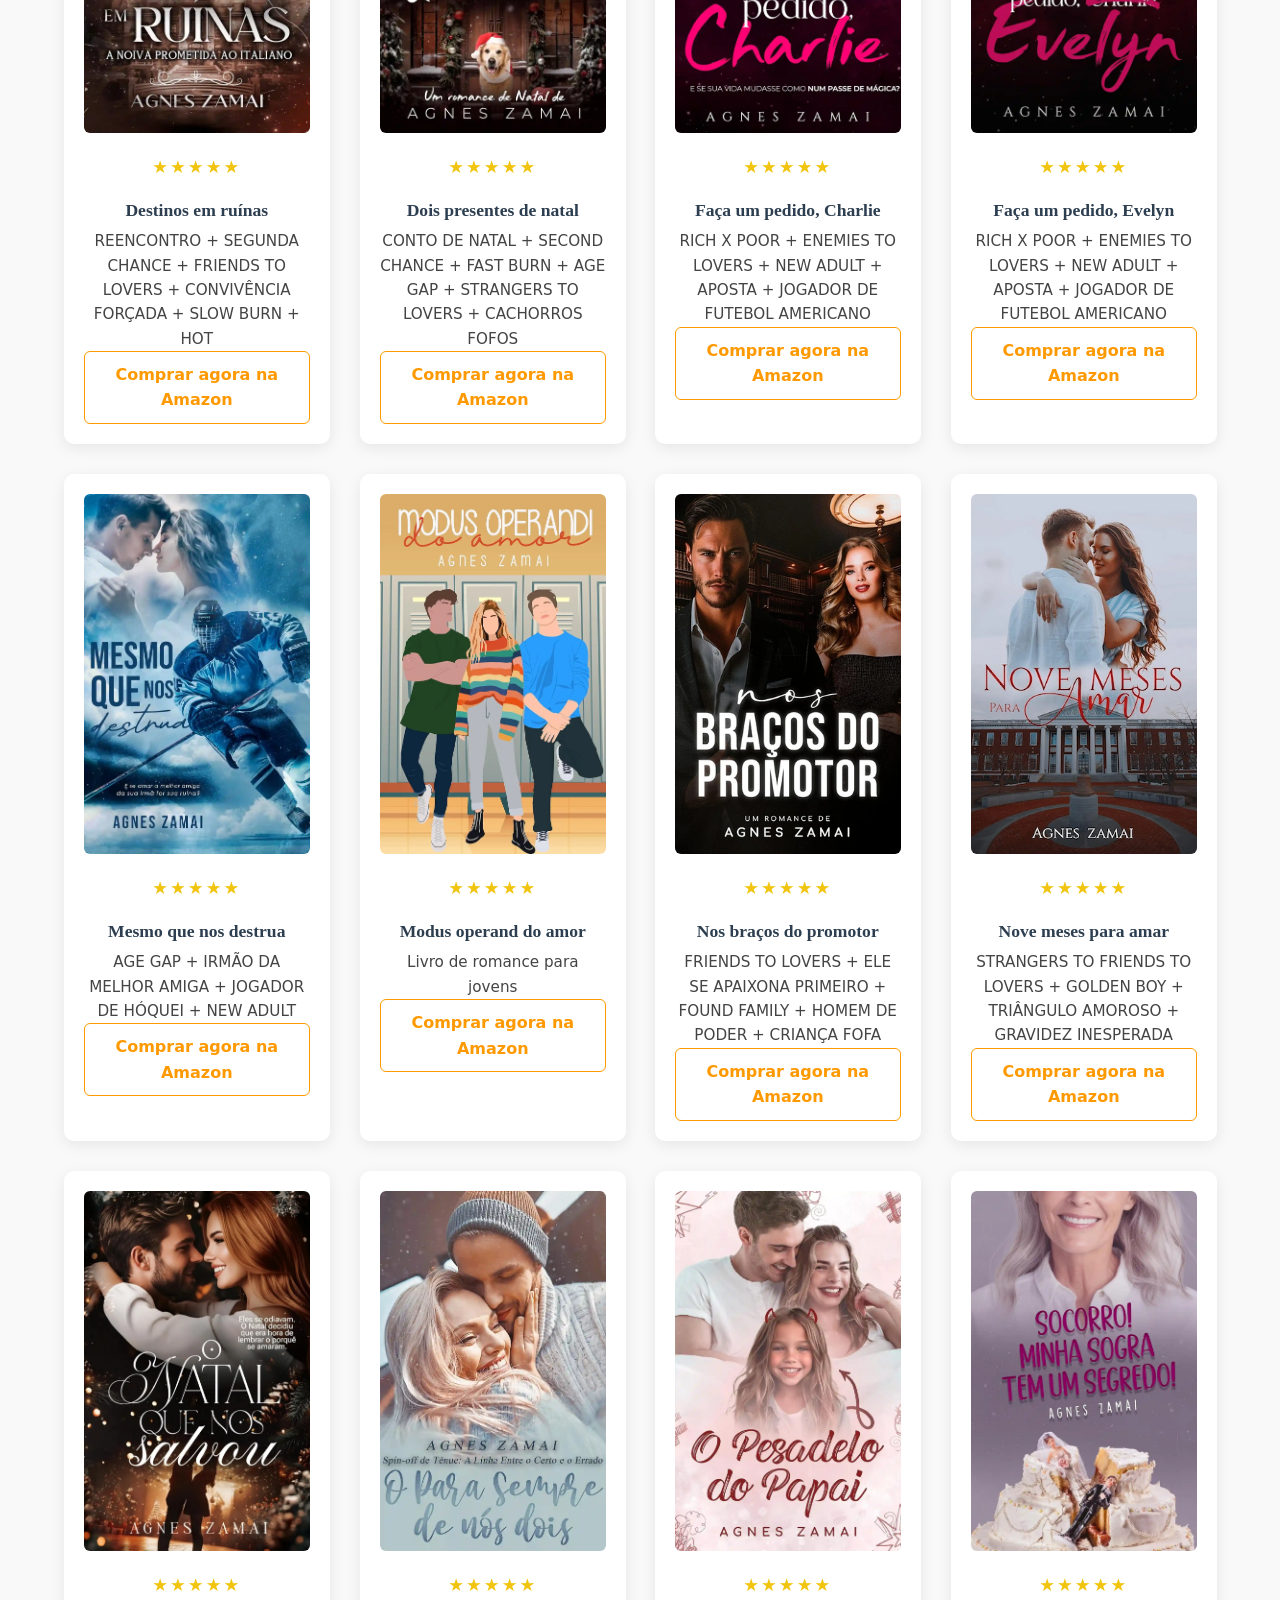
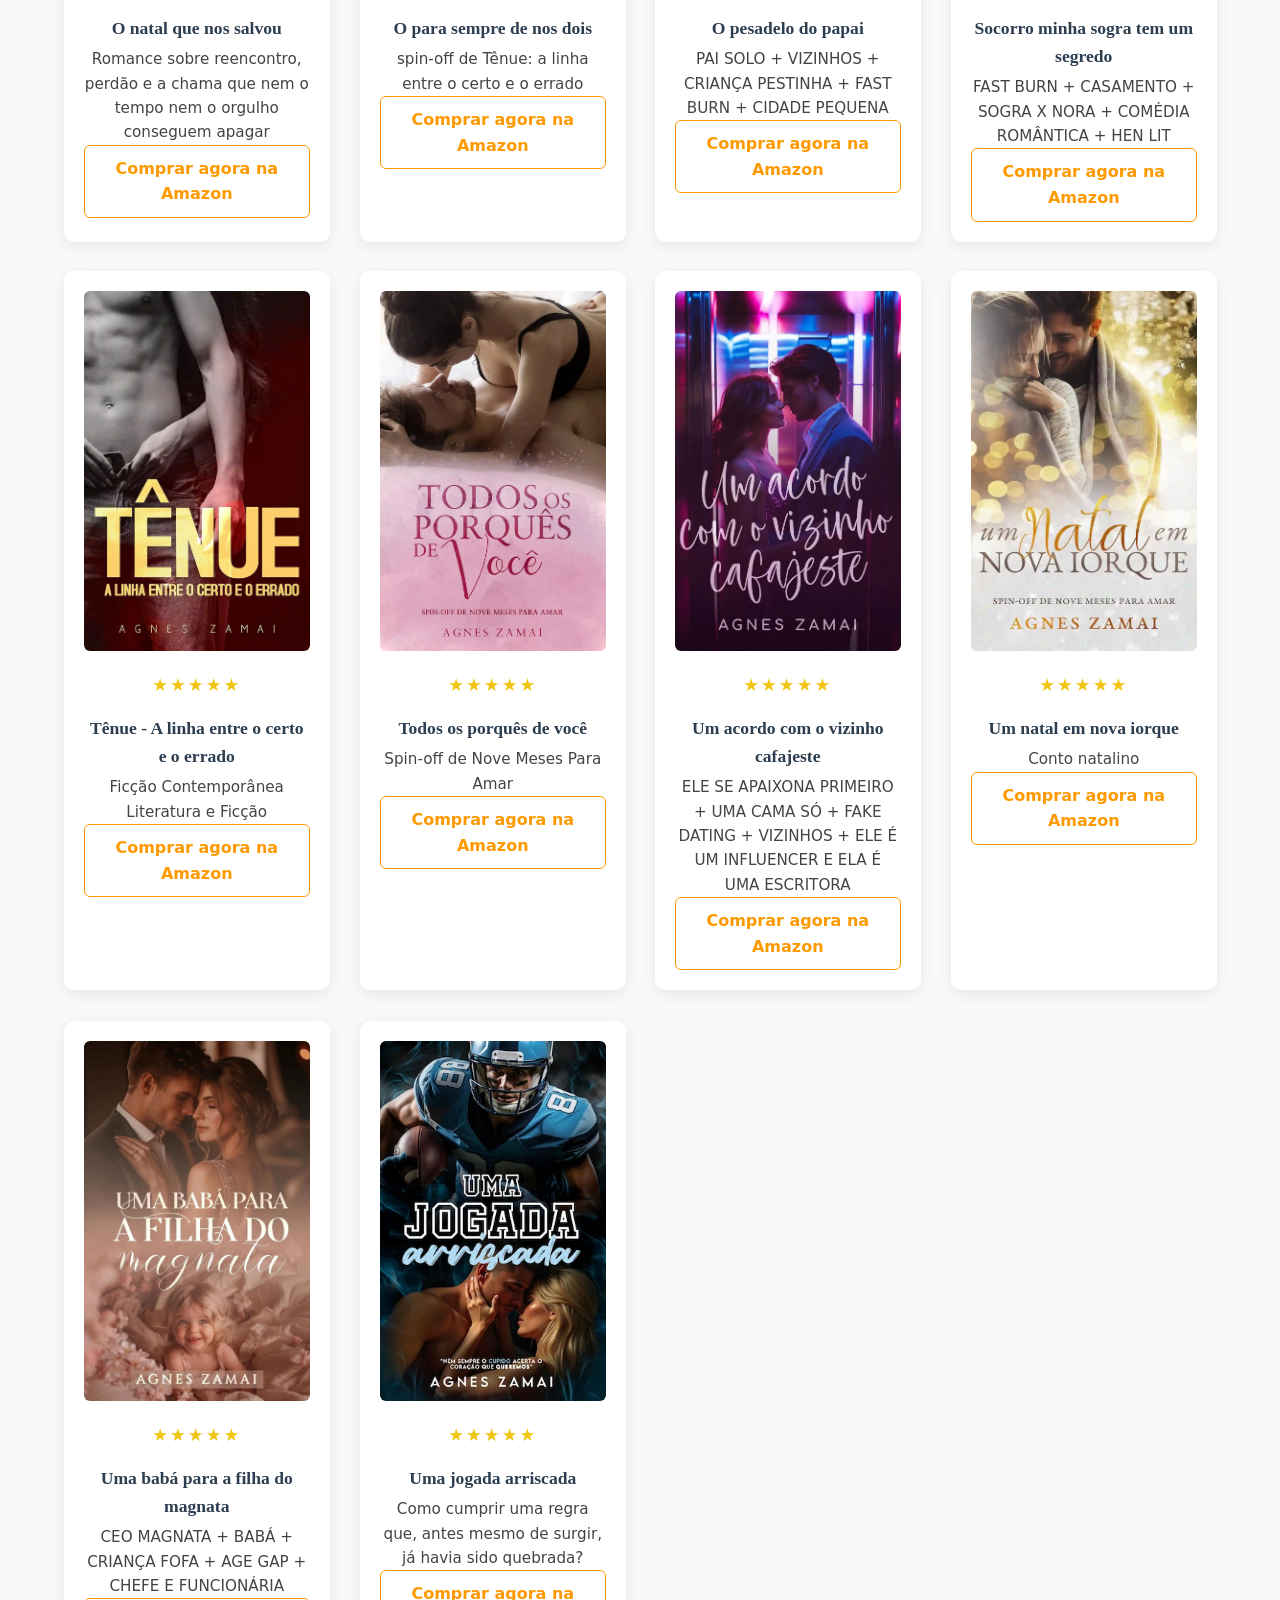
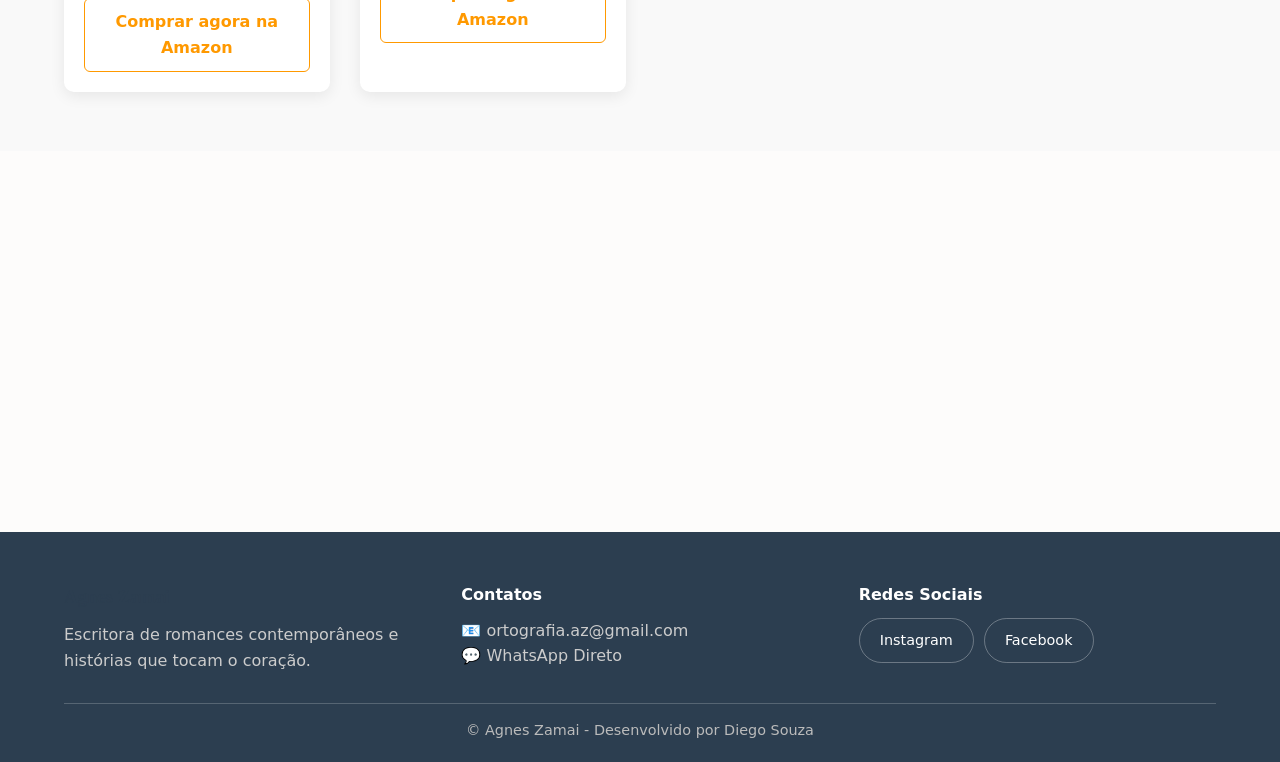
==== commit deae2642: "Atualização de visual01" ====
--- a/livros.html
+++ b/livros.html
@@ -9,17 +9,35 @@
     
     <link rel="stylesheet" href="style.css" />
   </head>
-  <body>
-    <header>
-      <nav>
-        <div class="logo">Agnes Zamai</div>
-        <ul>
-          <li><a href="index.html">Início</a></li>
-          <li><a href="livros.html">Livros</a></li>
-          <li><a href="sobre.html">Sobre</a></li>
-        </ul>
-      </nav>
-    </header>
+
+  <script>
+    // Carrega header
+    fetch("header.html")
+      .then(res => res.text())
+      .then(data => {
+        document.getElementById("header").innerHTML = data;
+  
+        // marca menu ativo automaticamente
+        const currentPage = document.body.dataset.page;
+        const links = document.querySelectorAll("nav a");
+  
+        links.forEach(link => {
+          if (link.dataset.page === currentPage) {
+            link.classList.add("active");
+          }
+        });
+      });
+  
+    // Carrega footer
+    fetch("footer.html")
+      .then(res => res.text())
+      .then(data => {
+        document.getElementById("footer").innerHTML = data;
+      });
+  </script>
+
+<body data-page="livros">
+    <div id="header"></div>
 
     <section class="page-header-img">
       <h1>Minhas Obras</h1>
@@ -40,7 +58,7 @@
         <div class="book-card">
           <img
             src="assets/capa_apostando_no_amor.webp"
-            alt="Apostando no amor"
+            alt="Capa do livro Apostando no amor de Agnes Zamai"
             loading="lazy"
             width="250"
             height="360"
@@ -54,14 +72,14 @@
             target="_blank"
             rel="noopener noreferrer"
             title="Comprar Apostando no Amor na Amazon"
-            >Ver na Amazon</a
+            >Comprar agora na Amazon</a
           >
         </div>
 
         <div class="book-card">
           <img
             src="assets/capa_as jardas que me levam até você.webp"
-            alt="As jardas que me levam até você"
+            alt="Capa do livro As jardas que me levam até você de Agnes Zamai"
             loading="lazy"
             width="250"
             height="360"
@@ -80,14 +98,14 @@
             target="_blank"
             rel="noopener noreferrer"
             title="Comprar As jardas que me levam até você na Amazon"
-            >Ver na Amazon</a
+            >Comprar agora na Amazon</a
           >
         </div>
 
         <div class="book-card">
           <img
             src="assets/capa_borboletas_sao_azuis.webp"
-            alt="Borboletas são azuis"
+            alt="Capa do livro Borboletas são azuis de Agnes Zamai"
             loading="lazy"
             width="250"
             height="360"
@@ -106,14 +124,14 @@
             target="_blank"
             rel="noopener noreferrer"
             title="Comprar Borboletas são azuis na Amazon"
-            >Ver na Amazon</a
+            >Comprar agora na Amazon</a
           >
         </div>
 
         <div class="book-card">
           <img
             src="assets/capa_com_amor_Anna.webp"
-            alt="Com amor, Anna"
+            alt="Capa do livro Com amor, Anna de Agnes Zamai"
             loading="lazy"
             width="250"
             height="360"
@@ -129,14 +147,14 @@
             target="_blank"
             rel="noopener noreferrer"
             title="Comprar Com amor, Anna na Amazon"
-            >Ver na Amazon</a
+            >Comprar agora na Amazon</a
           >
         </div>
 
         <div class="book-card">
           <img
             src="assets/capa_destinhos_em_ruinas.webp"
-            alt="Destinos em ruínas"
+            alt="Capa do livro Destinos em ruínas de Agnes Zamai"
             loading="lazy"
             width="250"
             height="360"
@@ -155,14 +173,14 @@
             target="_blank"
             rel="noopener noreferrer"
             title="Comprar Destinos em ruínas na Amazon"
-            >Ver na Amazon</a
+            >Comprar agora na Amazon</a
           >
         </div>
 
         <div class="book-card">
           <img
             src="assets/capa_dois_presentes_de_natal.webp"
-            alt="Dois presentes de natal"
+            alt="Capa do livro Dois presentes de natal de Agnes Zamai"
             loading="lazy"
             width="250"
             height="360"
@@ -181,14 +199,14 @@
             target="_blank"
             rel="noopener noreferrer"
             title="Comprar Dois presentes de natal na Amazon"
-            >Ver na Amazon</a
+            >Comprar agora na Amazon</a
           >
         </div>
 
         <div class="book-card">
           <img
             src="assets/capa_faca_um_pedido_charlie.webp"
-            alt="Faça um pedido, Charlie"
+            alt="Capa do Livro Faça um pedido, Charlie de Agnes Zamai"
             loading="lazy"
             width="250"
             height="360"
@@ -207,14 +225,14 @@
             target="_blank"
             rel="noopener noreferrer"
             title="Comprar Faça um pedido, Charlie na Amazon"
-            >Ver na Amazon</a
+            >Comprar agora na Amazon</a
           >
         </div>
 
         <div class="book-card">
           <img
             src="assets/capa_faca_um_pedido_evelyn.webp"
-            alt="Faça um pedido, Evelyn"
+            alt="Capa do livro Faça um pedido, Evelyn de Agnes Zamai"
             loading="lazy"
             width="250"
             height="360"
@@ -233,14 +251,14 @@
             target="_blank"
             rel="noopener noreferrer"
             title="Comprar Faça um pedido, Evelyn na Amazon"
-            >Ver na Amazon</a
+            >Comprar agora na Amazon</a
           >
         </div>
 
         <div class="book-card">
           <img
             src="assets/capa_mesmo_ que_nos_destrua.webp"
-            alt="Mesmo que nos destrua"
+            alt="Capa do livro Mesmo que nos destrua de Agnes Zamai"
             loading="lazy"
             width="250"
             height="360"
@@ -256,14 +274,14 @@
             target="_blank"
             rel="noopener noreferrer"
             title="Comprar Mesmo que nos destrua na Amazon"
-            >Ver na Amazon</a
+            >Comprar agora na Amazon</a
           >
         </div>
 
         <div class="book-card">
           <img
             src="assets/capa_modus_operand_ do_amor.webp"
-            alt="Modus operand do amor"
+            alt="Capa do livro Modus operand do amor de Agnes Zamai"
             loading="lazy"
             width="250"
             height="360"
@@ -279,14 +297,14 @@
             target="_blank"
             rel="noopener noreferrer"
             title="Comprar Modus operand do amor na Amazon"
-            >Ver na Amazon</a
+            >Comprar agora na Amazon</a
           >
         </div>
 
         <div class="book-card">
           <img
             src="assets/capa_nos_bracos_do_promotor.webp"
-            alt="Nos braços do promotor"
+            alt="Capa do livro Nos braços do promotor de Agnes Zamai"
             loading="lazy"
             width="250"
             height="360"
@@ -305,14 +323,14 @@
             target="_blank"
             rel="noopener noreferrer"
             title="Comprar Nos braços do promotor na Amazon"
-            >Ver na Amazon</a
+            >Comprar agora na Amazon</a
           >
         </div>
 
         <div class="book-card">
           <img
             src="assets/capa_nove_meses_para_amar.webp"
-            alt="Nove meses para amar"
+            alt="Capa do livro Nove meses para amar de Agnes Zamai"
             loading="lazy"
             width="250"
             height="360"
@@ -331,14 +349,14 @@
             target="_blank"
             rel="noopener noreferrer"
             title="Comprar Nove meses para amar na Amazon"
-            >Ver na Amazon</a
+            >Comprar agora na Amazon</a
           >
         </div>
 
         <div class="book-card">
           <img
             src="assets/capa_o_natal_que_nos_salvou.webp"
-            alt="O natal que nos salvou"
+            alt="Capa do livro O natal que nos salvou de Agnes Zamai"
             loading="lazy"
             width="250"
             height="360"
@@ -357,14 +375,14 @@
             target="_blank"
             rel="noopener noreferrer"
             title="Comprar O natal que nos salvou na Amazon"
-            >Ver na Amazon</a
+            >Comprar agora na Amazon</a
           >
         </div>
 
         <div class="book-card">
           <img
             src="assets/capa_o_para_sempre_de_nos_dois.webp"
-            alt="O para sempre de nos dois"
+            alt="Capa do livro O para sempre de nos dois de Agnes Zamai"
             loading="lazy"
             width="250"
             height="360"
@@ -380,14 +398,14 @@
             target="_blank"
             rel="noopener noreferrer"
             title="Comprar O para sempre de nos dois na Amazon"
-            >Ver na Amazon</a
+            >Comprar agora na Amazon</a
           >
         </div>
 
         <div class="book-card">
           <img
             src="assets/capa_o_pesadelo_do_papai.webp"
-            alt="O pesadelo do papai"
+            alt="Capa do livro O pesadelo do papai de Agnes Zamai"
             loading="lazy"
             width="250"
             height="360"
@@ -405,14 +423,14 @@
             target="_blank"
             rel="noopener noreferrer"
             title="Comprar O pesadelo do papai na Amazon"
-            >Ver na Amazon</a
+            >Comprar agora na Amazon</a
           >
         </div>
 
         <div class="book-card">
           <img
             src="assets/capa_socorro_minha_sogra_tem_um_segredo.webp"
-            alt="Socorro minha sogra tem um segredo"
+            alt="Capa do livro Socorro minha sogra tem um segredo de Agnes Zamai"
             loading="lazy"
             width="250"
             height="360"
@@ -430,14 +448,14 @@
             target="_blank"
             rel="noopener noreferrer"
             title="Comprar Socorro minha sogra tem um segredo na Amazon"
-            >Ver na Amazon</a
+            >Comprar agora na Amazon</a
           >
         </div>
 
         <div class="book-card">
           <img
             src="assets/capa_tenue_a_linha_entre_o_certo_e_o_errado.webp"
-            alt="Tênue - A linha entre o certo e o errado"
+            alt="Capa do livro Tênue - A linha entre o certo e o errado de Agnes Zamai"
             loading="lazy"
             width="250"
             height="360"
@@ -453,14 +471,14 @@
             target="_blank"
             rel="noopener noreferrer"
             title="Comprar Tênue - A linha entre o certo e o errado na Amazon"
-            >Ver na Amazon</a
+            >Comprar agora na Amazon</a
           >
         </div>
 
         <div class="book-card">
           <img
             src="assets/capa_todos_os_porques_de_voce.webp"
-            alt="Todos os porquês de você"
+            alt="Capa do livro Todos os porquês de você de Agnes Zamai"
             loading="lazy"
             width="250"
             height="360"
@@ -476,14 +494,14 @@
             target="_blank"
             rel="noopener noreferrer"
             title="Comprar Todos os porquês de você na Amazon"
-            >Ver na Amazon</a
+            >Comprar agora na Amazon</a
           >
         </div>
 
         <div class="book-card">
           <img
             src="assets/capa_um_acordo_com_o_vizinho_cafajeste.webp"
-            alt="Um acordo com o vizinho cafajeste"
+            alt="Capa do livro Um acordo com o vizinho cafajeste de Agnes Zamai"
             loading="lazy"
             width="250"
             height="360"
@@ -502,14 +520,14 @@
             target="_blank"
             rel="noopener noreferrer"
             title="Comprar Um acordo com o vizinho cafajeste na Amazon"
-            >Ver na Amazon</a
+            >Comprar agora na Amazon</a
           >
         </div>
 
         <div class="book-card">
           <img
             src="assets/capa_um_natal_em_nova_iorque.webp"
-            alt="Um natal em nova iorque"
+            alt="Capa do livro Um natal em nova iorque de Agnes Zamai"
             loading="lazy"
             width="250"
             height="360"
@@ -525,14 +543,14 @@
             target="_blank"
             rel="noopener noreferrer"
             title="Comprar Um natal em nova iorque na Amazon"
-            >Ver na Amazon</a
+            >Comprar agora na Amazon</a
           >
         </div>
 
         <div class="book-card">
           <img
             src="assets/capa_uma_baba_para_a_filha_do_magnata.webp"
-            alt="Uma babá para a filha do magnata"
+            alt="Capa do livro Uma babá para a filha do magnata de Agnes Zamai"
             loading="lazy"
             width="250"
             height="360"
@@ -550,14 +568,14 @@
             target="_blank"
             rel="noopener noreferrer"
             title="Comprar Uma babá para a filha do magnata na Amazon"
-            >Ver na Amazon</a
+            >Comprar agora na Amazon</a
           >
         </div>
 
         <div class="book-card">
           <img
             src="assets/capa_uma_jogada_arriscada.webp"
-            alt="Uma jogada arriscada"
+            alt="Capa do livro Uma jogada arriscada de Agnes Zamai"
             loading="lazy"
             width="250"
             height="360"
@@ -576,7 +594,7 @@
             target="_blank"
             rel="noopener noreferrer"
             title="Comprar Uma jogada arriscada na Amazon"
-            >Ver na Amazon</a
+            >Comprar agora na Amazon</a
           >
         </div>
       </div>
@@ -602,60 +620,7 @@
       </div>
     </section>
 
-    <footer class="main-footer">
-      <div class="footer-container">
-        <div class="footer-info">
-          <h3>Agnes Zamai</h3>
-          <p>
-            Escritora de romances contemporâneos e histórias que tocam o
-            coração.
-          </p>
-        </div>
-
-        <div class="footer-links">
-          <h4>Contatos</h4>
-          <ul>
-            <li>
-              <a href="mailto:ortografia.az@gmail.com"
-                >📧 ortografia.az@gmail.com</a
-              >
-            </li>
-            <li>
-              <a
-                href="https://wa.me/5518996835945"
-                target="_blank"
-                rel="noopener noreferrer"
-                >💬 WhatsApp Direto</a
-              >
-            </li>
-          </ul>
-        </div>
-
-        <div class="footer-social">
-          <h4>Redes Sociais</h4>
-          <div class="social-icons">
-            <a
-              href="https://www.instagram.com/agneszamaiautora/"
-              class="icon-social instagram"
-              target="_blank"
-              rel="noopener noreferrer"
-              >Instagram</a
-            >
-            <a
-              href="https://www.facebook.com/people/Autora-Agnes-Zamai/pfbid0jnu4TczmgcTB51NFqbbkuCLL2Qy6PGymEyPoKp4j6mDVm2L69c7i3EdzP87Z97Rrl/"
-              class="icon-social facebook"
-              target="_blank"
-              rel="noopener noreferrer"
-              >Facebook</a
-            >
-          </div>
-        </div>
-      </div>
-
-      <div class="footer-bottom">
-        <p>&copy; <span id="current-year"></span> Agnes Zamai - Desenvolvido por Diego Souza</p>
-      </div>
-    </footer>
+    <div id="footer"></div>
     <script>
       // Atualiza o ano automaticamente
       document.getElementById('current-year').textContent = new Date().getFullYear();
--- a/style.css
+++ b/style.css
@@ -95,6 +95,7 @@
 
 .logo {
   color: white;
+  text-decoration: none;
   font-weight: 700;
   font-size: 1.2rem;
 }
@@ -118,6 +119,22 @@
 nav a:focus {
   color: var(--accent);
   transform: translateY(-1px);
+}
+
+nav a.active {
+  color: var(--accent);
+  position: relative;
+}
+
+/* opcional (mas profissional) */
+nav a.active::after {
+  content: "";
+  position: absolute;
+  bottom: -4px;
+  left: 0;
+  width: 100%;
+  height: 2px;
+  background: var(--accent);
 }
 
 /* HERO / PAGE HEADER */
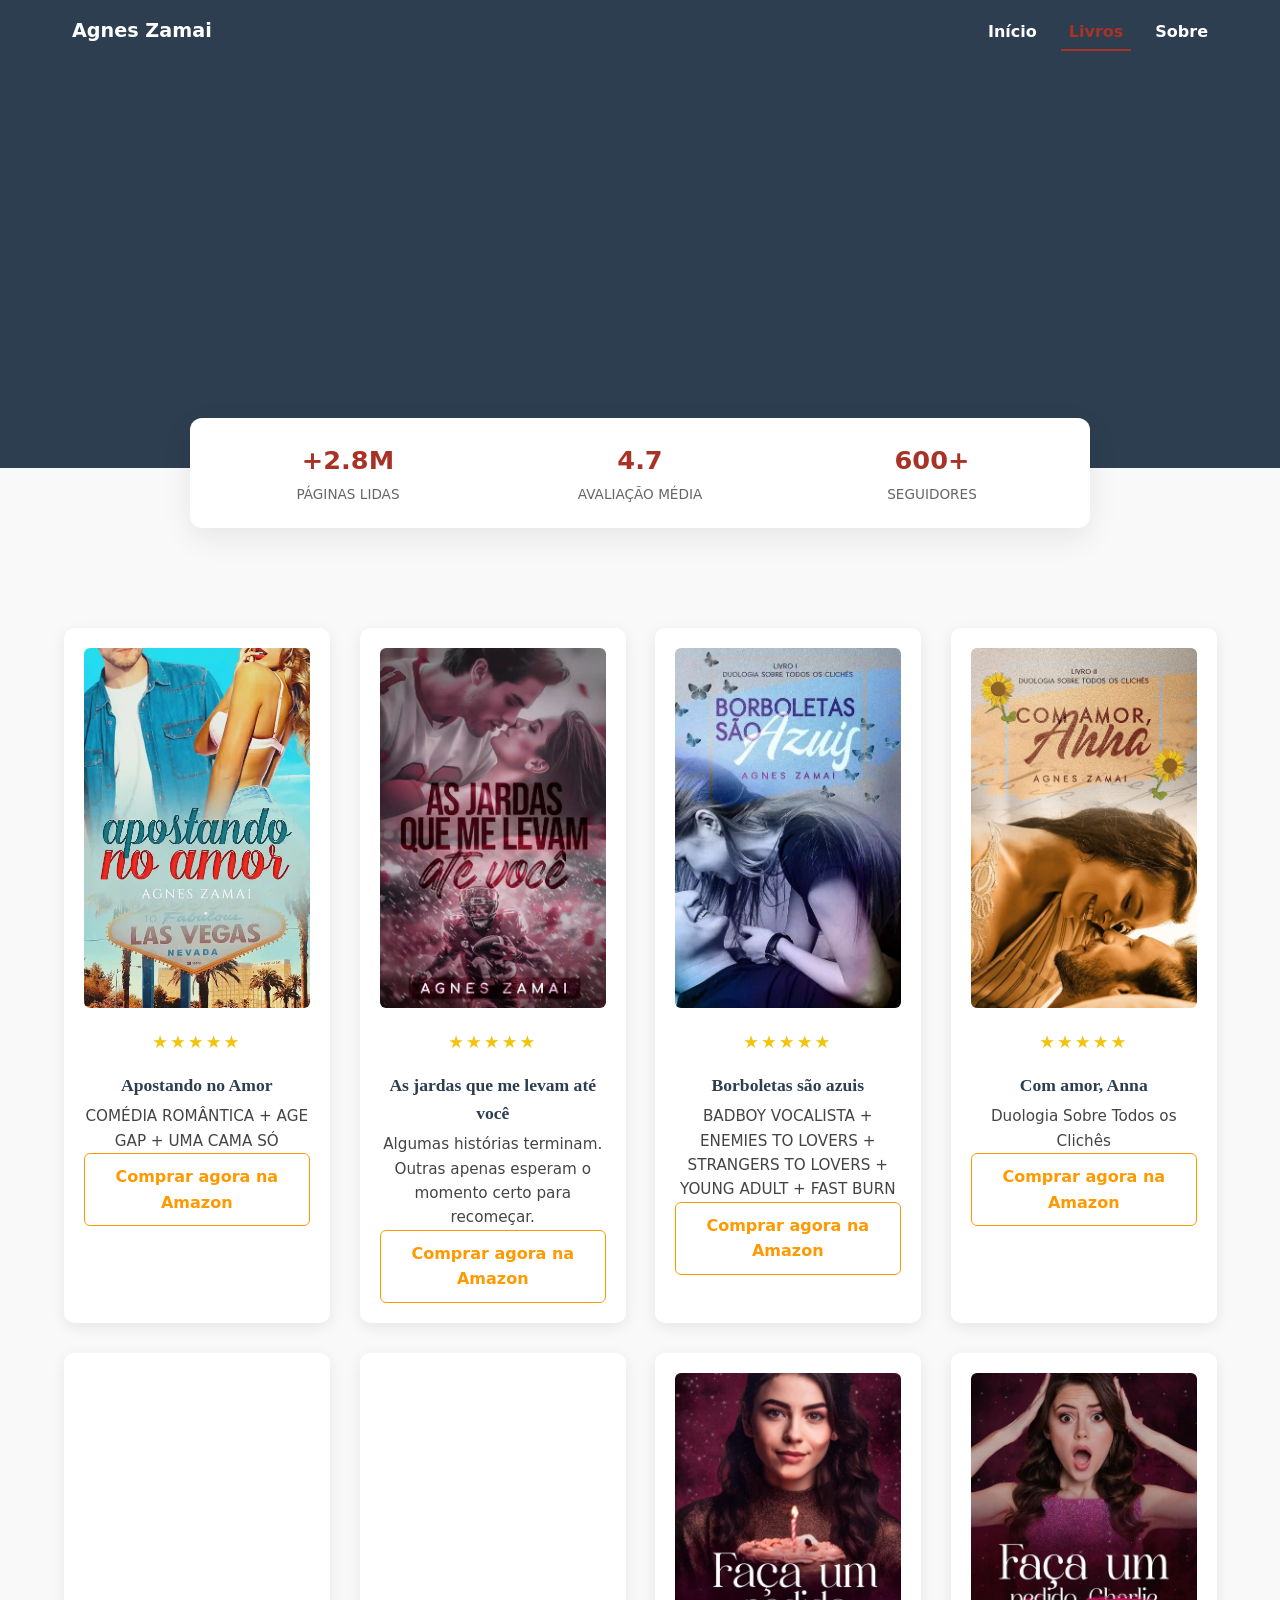
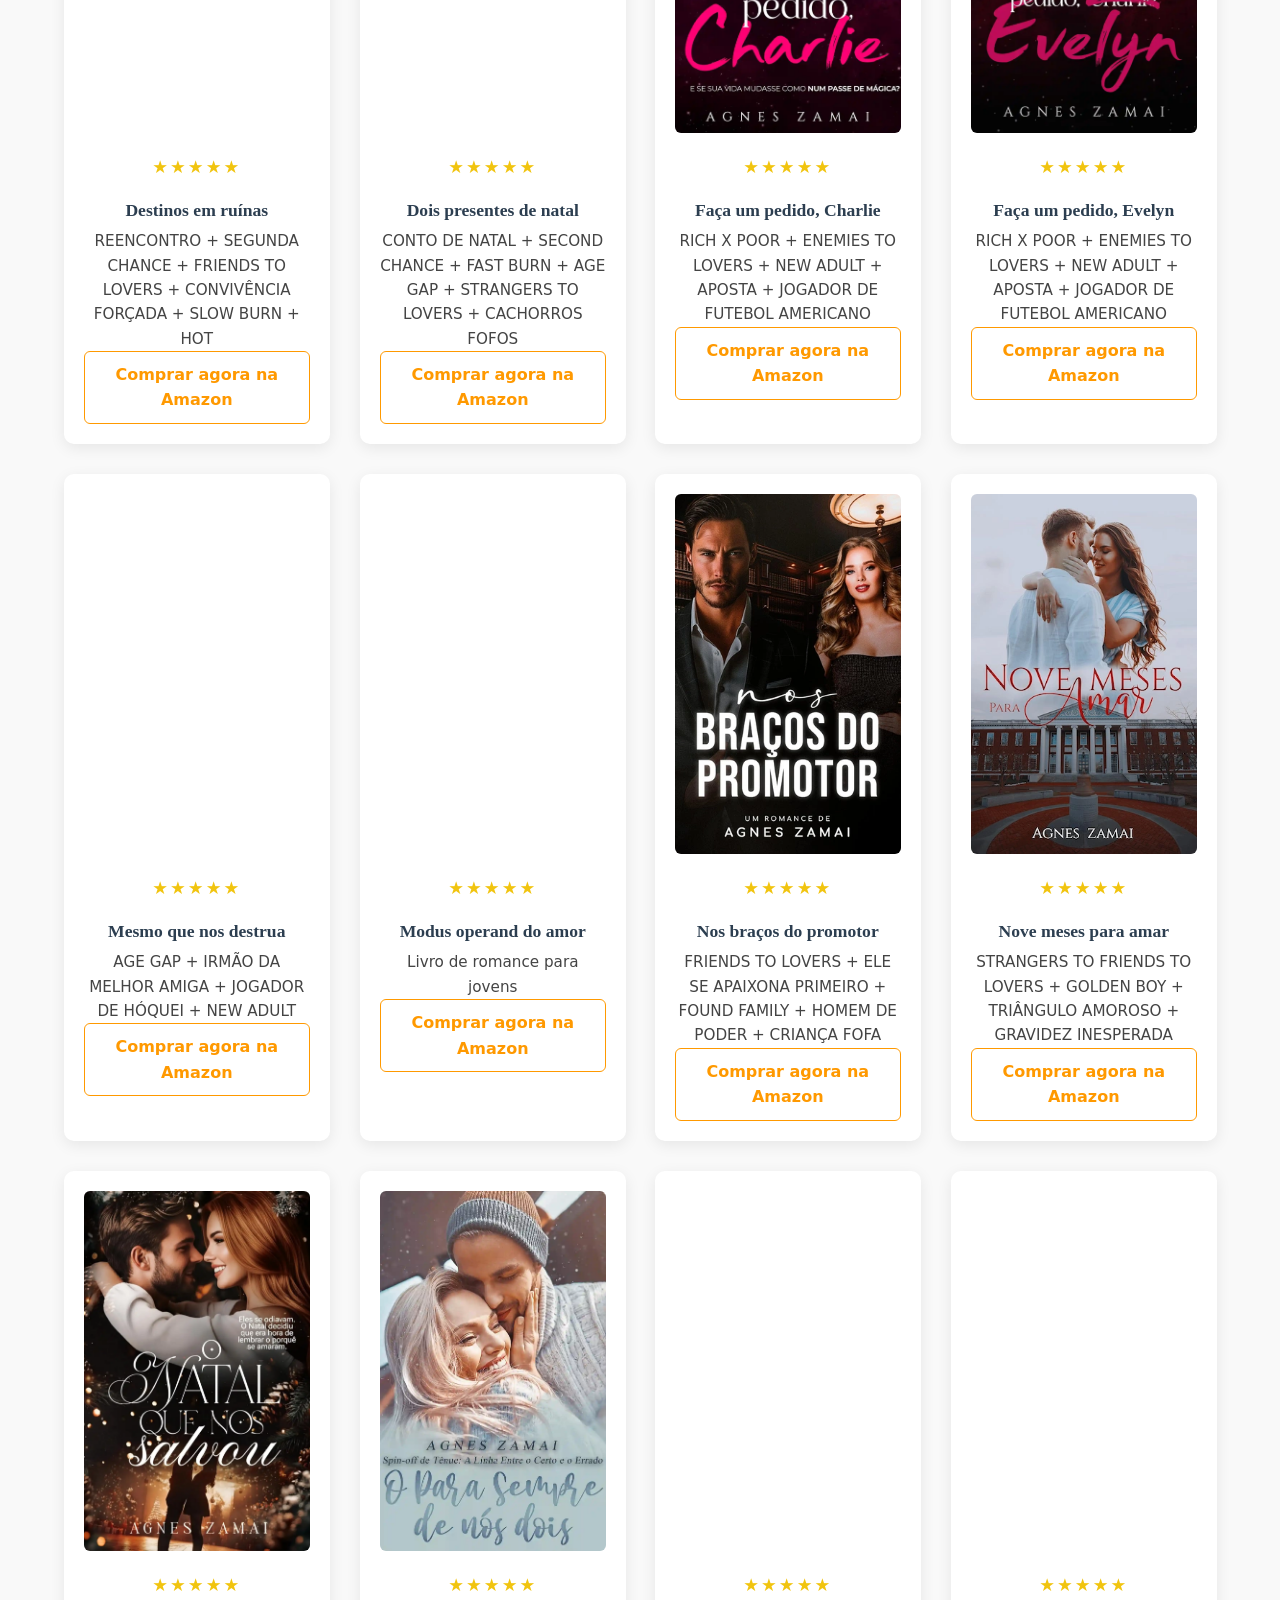
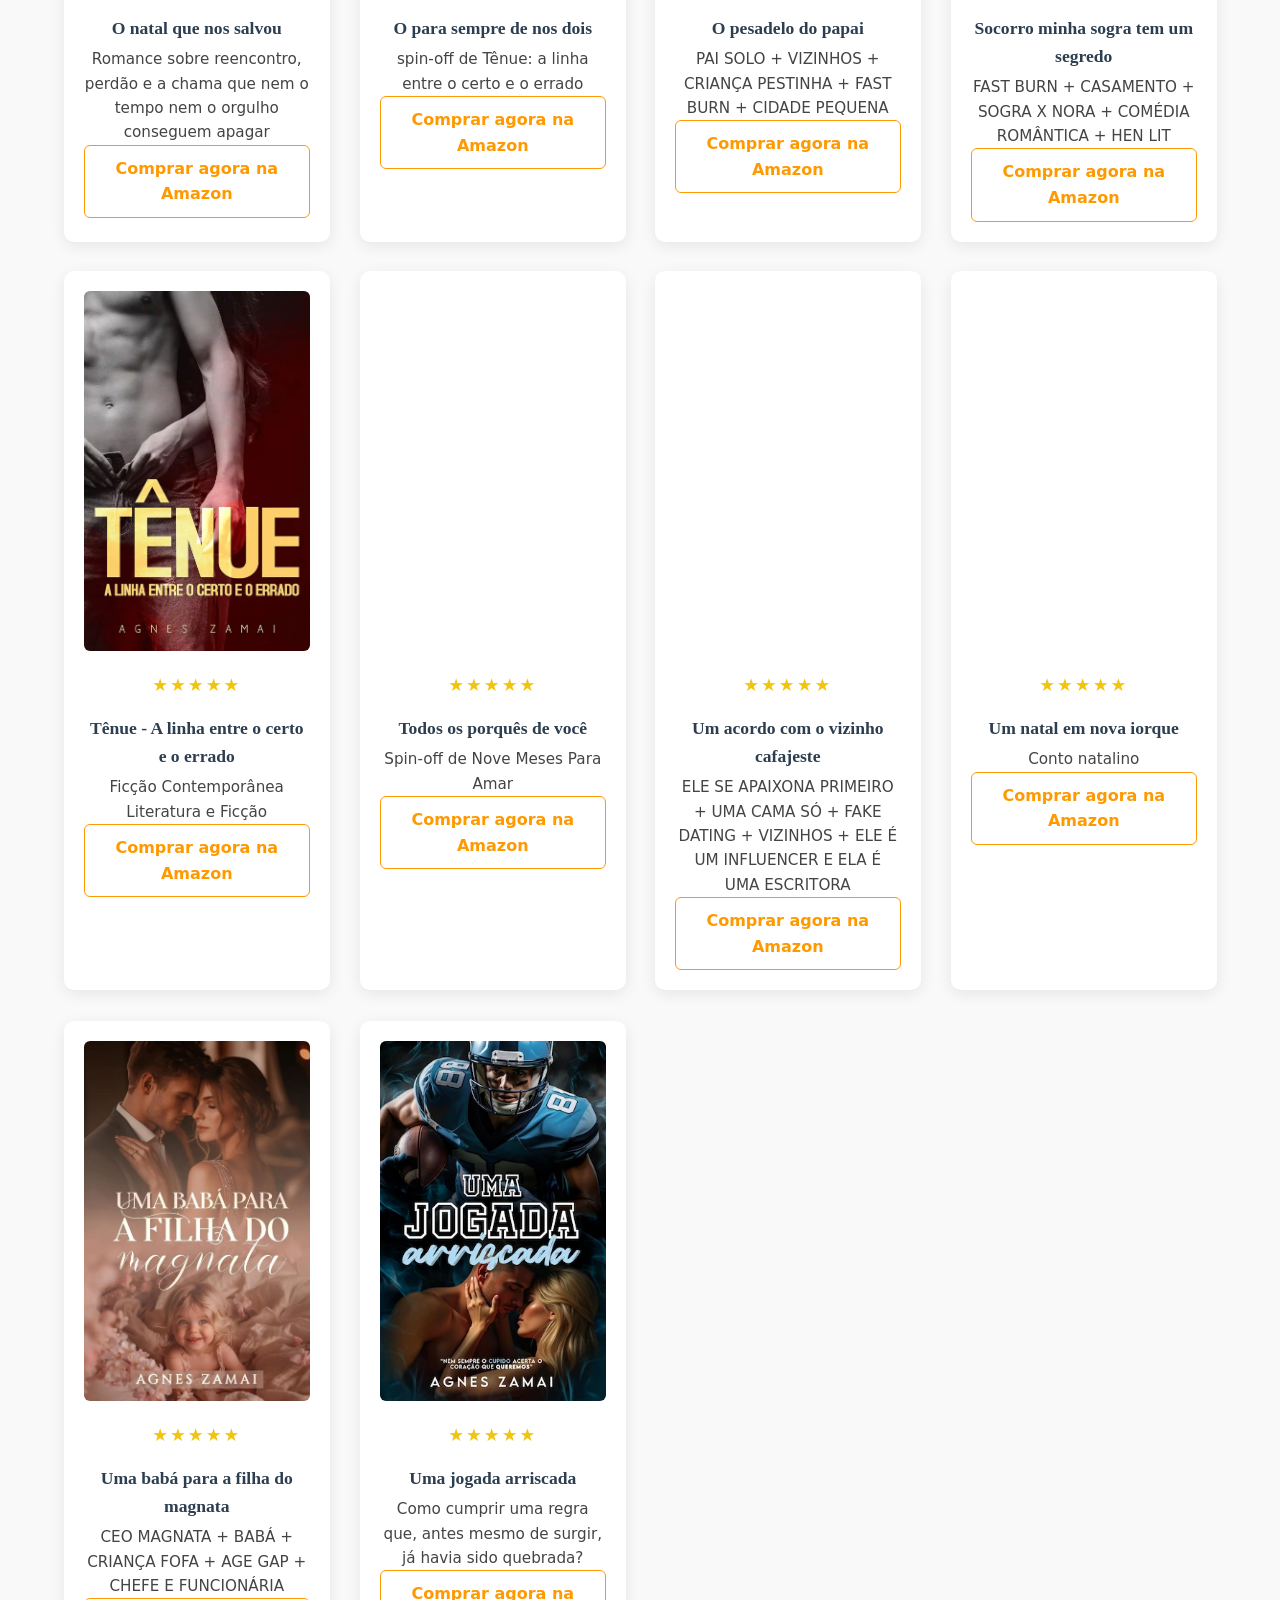
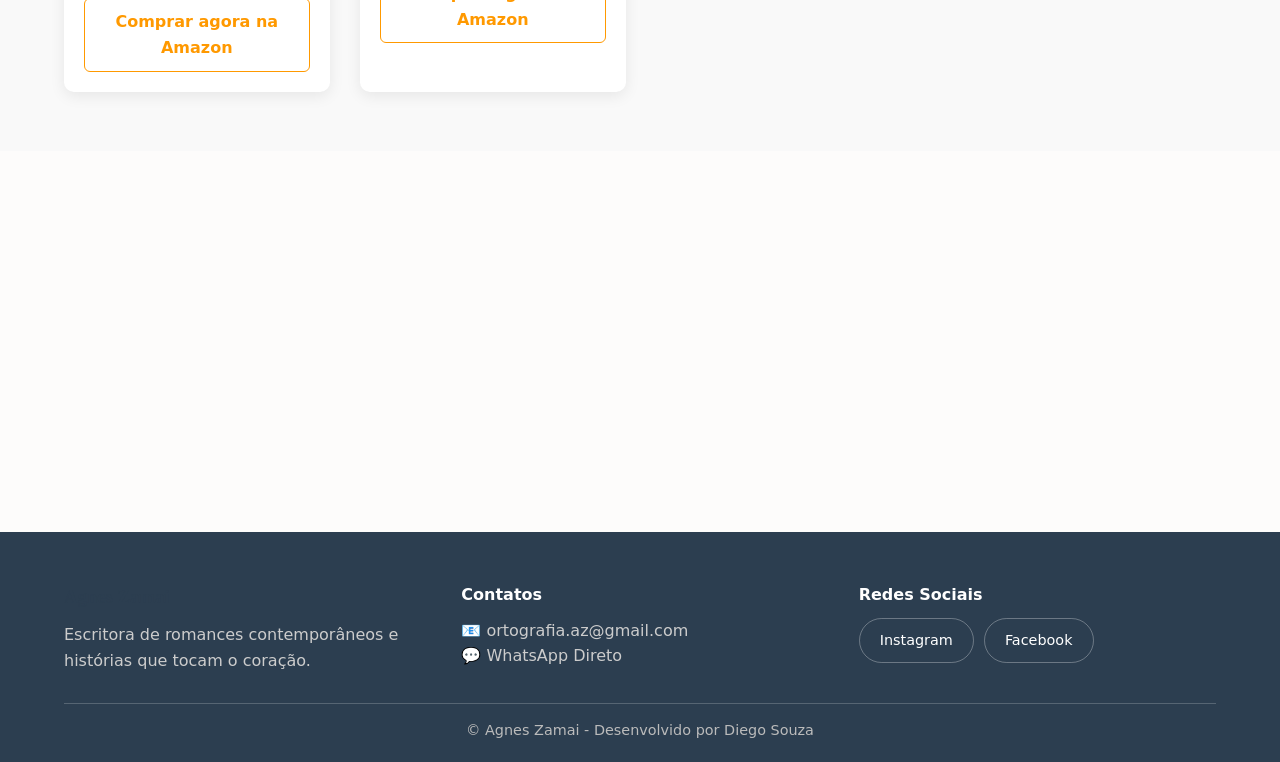
==== commit 5840e920: "Atualização de visual02" ====
--- a/livros.html
+++ b/livros.html
@@ -6,37 +6,37 @@
     <title>Livros | Agnes Zamai</title>
 
     <link rel="icon" type="image/png" href="assets/favicon.ico" />
-    
+
     <link rel="stylesheet" href="style.css" />
   </head>
 
   <script>
     // Carrega header
     fetch("header.html")
-      .then(res => res.text())
-      .then(data => {
+      .then((res) => res.text())
+      .then((data) => {
         document.getElementById("header").innerHTML = data;
-  
+
         // marca menu ativo automaticamente
         const currentPage = document.body.dataset.page;
         const links = document.querySelectorAll("nav a");
-  
-        links.forEach(link => {
+
+        links.forEach((link) => {
           if (link.dataset.page === currentPage) {
             link.classList.add("active");
           }
         });
       });
-  
+
     // Carrega footer
     fetch("footer.html")
-      .then(res => res.text())
-      .then(data => {
+      .then((res) => res.text())
+      .then((data) => {
         document.getElementById("footer").innerHTML = data;
       });
   </script>
 
-<body data-page="livros">
+  <body data-page="livros">
     <div id="header"></div>
 
     <section class="page-header-img">
@@ -59,9 +59,10 @@
           <img
             src="assets/capa_apostando_no_amor.webp"
             alt="Capa do livro Apostando no amor de Agnes Zamai"
-            loading="lazy"
-            width="250"
-            height="360"
+            width="250"
+            height="360"
+            loading="lazy"
+            decoding="async"
           />
           <div class="stars" aria-label="Avaliação: 5 de 5 estrelas">★★★★★</div>
           <h3>Apostando no Amor</h3>
@@ -80,9 +81,10 @@
           <img
             src="assets/capa_as jardas que me levam até você.webp"
             alt="Capa do livro As jardas que me levam até você de Agnes Zamai"
-            loading="lazy"
-            width="250"
-            height="360"
+            width="250"
+            height="360"
+            loading="lazy"
+            decoding="async"
           />
           <div class="stars" aria-label="Avaliação: 4.5 de 5 estrelas">
             ★★★★★
@@ -106,9 +108,10 @@
           <img
             src="assets/capa_borboletas_sao_azuis.webp"
             alt="Capa do livro Borboletas são azuis de Agnes Zamai"
-            loading="lazy"
-            width="250"
-            height="360"
+            width="250"
+            height="360"
+            loading="lazy"
+            decoding="async"
           />
           <div class="stars" aria-label="Avaliação: 4.5 de 5 estrelas">
             ★★★★★
@@ -132,9 +135,10 @@
           <img
             src="assets/capa_com_amor_Anna.webp"
             alt="Capa do livro Com amor, Anna de Agnes Zamai"
-            loading="lazy"
-            width="250"
-            height="360"
+            width="250"
+            height="360"
+            loading="lazy"
+            decoding="async"
           />
           <div class="stars" aria-label="Avaliação: 4.5 de 5 estrelas">
             ★★★★★
@@ -155,9 +159,10 @@
           <img
             src="assets/capa_destinhos_em_ruinas.webp"
             alt="Capa do livro Destinos em ruínas de Agnes Zamai"
-            loading="lazy"
-            width="250"
-            height="360"
+            width="250"
+            height="360"
+            loading="lazy"
+            decoding="async"
           />
           <div class="stars" aria-label="Avaliação: 4.5 de 5 estrelas">
             ★★★★★
@@ -181,9 +186,10 @@
           <img
             src="assets/capa_dois_presentes_de_natal.webp"
             alt="Capa do livro Dois presentes de natal de Agnes Zamai"
-            loading="lazy"
-            width="250"
-            height="360"
+            width="250"
+            height="360"
+            loading="lazy"
+            decoding="async"
           />
           <div class="stars" aria-label="Avaliação: 4.5 de 5 estrelas">
             ★★★★★
@@ -207,9 +213,10 @@
           <img
             src="assets/capa_faca_um_pedido_charlie.webp"
             alt="Capa do Livro Faça um pedido, Charlie de Agnes Zamai"
-            loading="lazy"
-            width="250"
-            height="360"
+            width="250"
+            height="360"
+            loading="lazy"
+            decoding="async"
           />
           <div class="stars" aria-label="Avaliação: 4.5 de 5 estrelas">
             ★★★★★
@@ -233,9 +240,10 @@
           <img
             src="assets/capa_faca_um_pedido_evelyn.webp"
             alt="Capa do livro Faça um pedido, Evelyn de Agnes Zamai"
-            loading="lazy"
-            width="250"
-            height="360"
+            width="250"
+            height="360"
+            loading="lazy"
+            decoding="async"
           />
           <div class="stars" aria-label="Avaliação: 4.5 de 5 estrelas">
             ★★★★★
@@ -259,9 +267,10 @@
           <img
             src="assets/capa_mesmo_ que_nos_destrua.webp"
             alt="Capa do livro Mesmo que nos destrua de Agnes Zamai"
-            loading="lazy"
-            width="250"
-            height="360"
+            width="250"
+            height="360"
+            loading="lazy"
+            decoding="async"
           />
           <div class="stars" aria-label="Avaliação: 4.5 de 5 estrelas">
             ★★★★★
@@ -282,9 +291,10 @@
           <img
             src="assets/capa_modus_operand_ do_amor.webp"
             alt="Capa do livro Modus operand do amor de Agnes Zamai"
-            loading="lazy"
-            width="250"
-            height="360"
+            width="250"
+            height="360"
+            loading="lazy"
+            decoding="async"
           />
           <div class="stars" aria-label="Avaliação: 4.5 de 5 estrelas">
             ★★★★★
@@ -305,9 +315,10 @@
           <img
             src="assets/capa_nos_bracos_do_promotor.webp"
             alt="Capa do livro Nos braços do promotor de Agnes Zamai"
-            loading="lazy"
-            width="250"
-            height="360"
+            width="250"
+            height="360"
+            loading="lazy"
+            decoding="async"
           />
           <div class="stars" aria-label="Avaliação: 4.5 de 5 estrelas">
             ★★★★★
@@ -331,9 +342,10 @@
           <img
             src="assets/capa_nove_meses_para_amar.webp"
             alt="Capa do livro Nove meses para amar de Agnes Zamai"
-            loading="lazy"
-            width="250"
-            height="360"
+            width="250"
+            height="360"
+            loading="lazy"
+            decoding="async"
           />
           <div class="stars" aria-label="Avaliação: 4.5 de 5 estrelas">
             ★★★★★
@@ -357,9 +369,10 @@
           <img
             src="assets/capa_o_natal_que_nos_salvou.webp"
             alt="Capa do livro O natal que nos salvou de Agnes Zamai"
-            loading="lazy"
-            width="250"
-            height="360"
+            width="250"
+            height="360"
+            loading="lazy"
+            decoding="async"
           />
           <div class="stars" aria-label="Avaliação: 4.5 de 5 estrelas">
             ★★★★★
@@ -383,9 +396,10 @@
           <img
             src="assets/capa_o_para_sempre_de_nos_dois.webp"
             alt="Capa do livro O para sempre de nos dois de Agnes Zamai"
-            loading="lazy"
-            width="250"
-            height="360"
+            width="250"
+            height="360"
+            loading="lazy"
+            decoding="async"
           />
           <div class="stars" aria-label="Avaliação: 4.5 de 5 estrelas">
             ★★★★★
@@ -406,9 +420,10 @@
           <img
             src="assets/capa_o_pesadelo_do_papai.webp"
             alt="Capa do livro O pesadelo do papai de Agnes Zamai"
-            loading="lazy"
-            width="250"
-            height="360"
+            width="250"
+            height="360"
+            loading="lazy"
+            decoding="async"
           />
           <div class="stars" aria-label="Avaliação: 4.5 de 5 estrelas">
             ★★★★★
@@ -431,9 +446,10 @@
           <img
             src="assets/capa_socorro_minha_sogra_tem_um_segredo.webp"
             alt="Capa do livro Socorro minha sogra tem um segredo de Agnes Zamai"
-            loading="lazy"
-            width="250"
-            height="360"
+            width="250"
+            height="360"
+            loading="lazy"
+            decoding="async"
           />
           <div class="stars" aria-label="Avaliação: 4.5 de 5 estrelas">
             ★★★★★
@@ -456,9 +472,10 @@
           <img
             src="assets/capa_tenue_a_linha_entre_o_certo_e_o_errado.webp"
             alt="Capa do livro Tênue - A linha entre o certo e o errado de Agnes Zamai"
-            loading="lazy"
-            width="250"
-            height="360"
+            width="250"
+            height="360"
+            loading="lazy"
+            decoding="async"
           />
           <div class="stars" aria-label="Avaliação: 4.5 de 5 estrelas">
             ★★★★★
@@ -479,9 +496,10 @@
           <img
             src="assets/capa_todos_os_porques_de_voce.webp"
             alt="Capa do livro Todos os porquês de você de Agnes Zamai"
-            loading="lazy"
-            width="250"
-            height="360"
+            width="250"
+            height="360"
+            loading="lazy"
+            decoding="async"
           />
           <div class="stars" aria-label="Avaliação: 4.5 de 5 estrelas">
             ★★★★★
@@ -502,9 +520,10 @@
           <img
             src="assets/capa_um_acordo_com_o_vizinho_cafajeste.webp"
             alt="Capa do livro Um acordo com o vizinho cafajeste de Agnes Zamai"
-            loading="lazy"
-            width="250"
-            height="360"
+            width="250"
+            height="360"
+            loading="lazy"
+            decoding="async"
           />
           <div class="stars" aria-label="Avaliação: 4.5 de 5 estrelas">
             ★★★★★
@@ -528,9 +547,10 @@
           <img
             src="assets/capa_um_natal_em_nova_iorque.webp"
             alt="Capa do livro Um natal em nova iorque de Agnes Zamai"
-            loading="lazy"
-            width="250"
-            height="360"
+            width="250"
+            height="360"
+            loading="lazy"
+            decoding="async"
           />
           <div class="stars" aria-label="Avaliação: 4.5 de 5 estrelas">
             ★★★★★
@@ -551,9 +571,10 @@
           <img
             src="assets/capa_uma_baba_para_a_filha_do_magnata.webp"
             alt="Capa do livro Uma babá para a filha do magnata de Agnes Zamai"
-            loading="lazy"
-            width="250"
-            height="360"
+            width="250"
+            height="360"
+            loading="lazy"
+            decoding="async"
           />
           <div class="stars" aria-label="Avaliação: 4.5 de 5 estrelas">
             ★★★★★
@@ -576,9 +597,10 @@
           <img
             src="assets/capa_uma_jogada_arriscada.webp"
             alt="Capa do livro Uma jogada arriscada de Agnes Zamai"
-            loading="lazy"
-            width="250"
-            height="360"
+            width="250"
+            height="360"
+            loading="lazy"
+            decoding="async"
           />
           <div class="stars" aria-label="Avaliação: 4.5 de 5 estrelas">
             ★★★★★
@@ -623,7 +645,8 @@
     <div id="footer"></div>
     <script>
       // Atualiza o ano automaticamente
-      document.getElementById('current-year').textContent = new Date().getFullYear();
+      document.getElementById("current-year").textContent =
+        new Date().getFullYear();
     </script>
   </body>
 </html>
--- a/style.css
+++ b/style.css
@@ -138,6 +138,9 @@
 }
 
 /* HERO / PAGE HEADER */
+.hero img {
+  aspect-ratio: 16 / 9;
+}
 .page-header-img {
   height: 45vh;
   display: flex;
